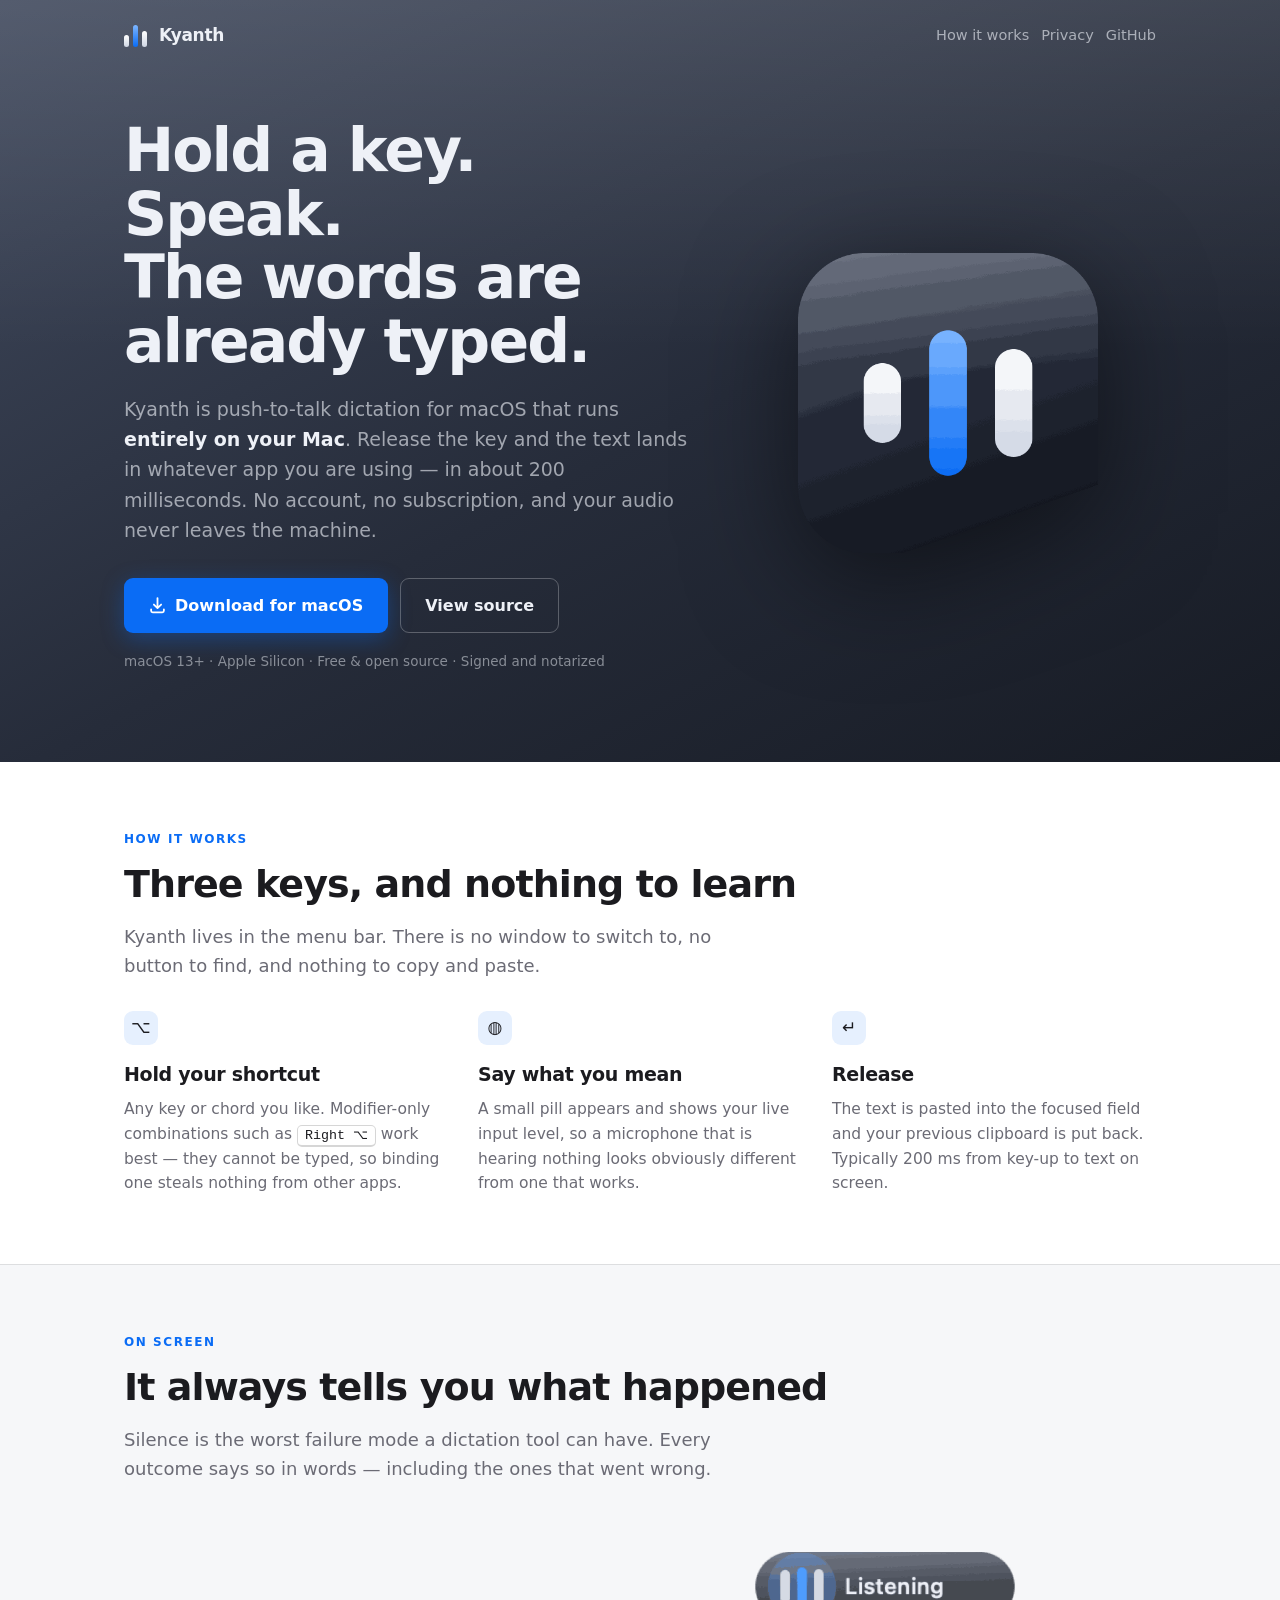
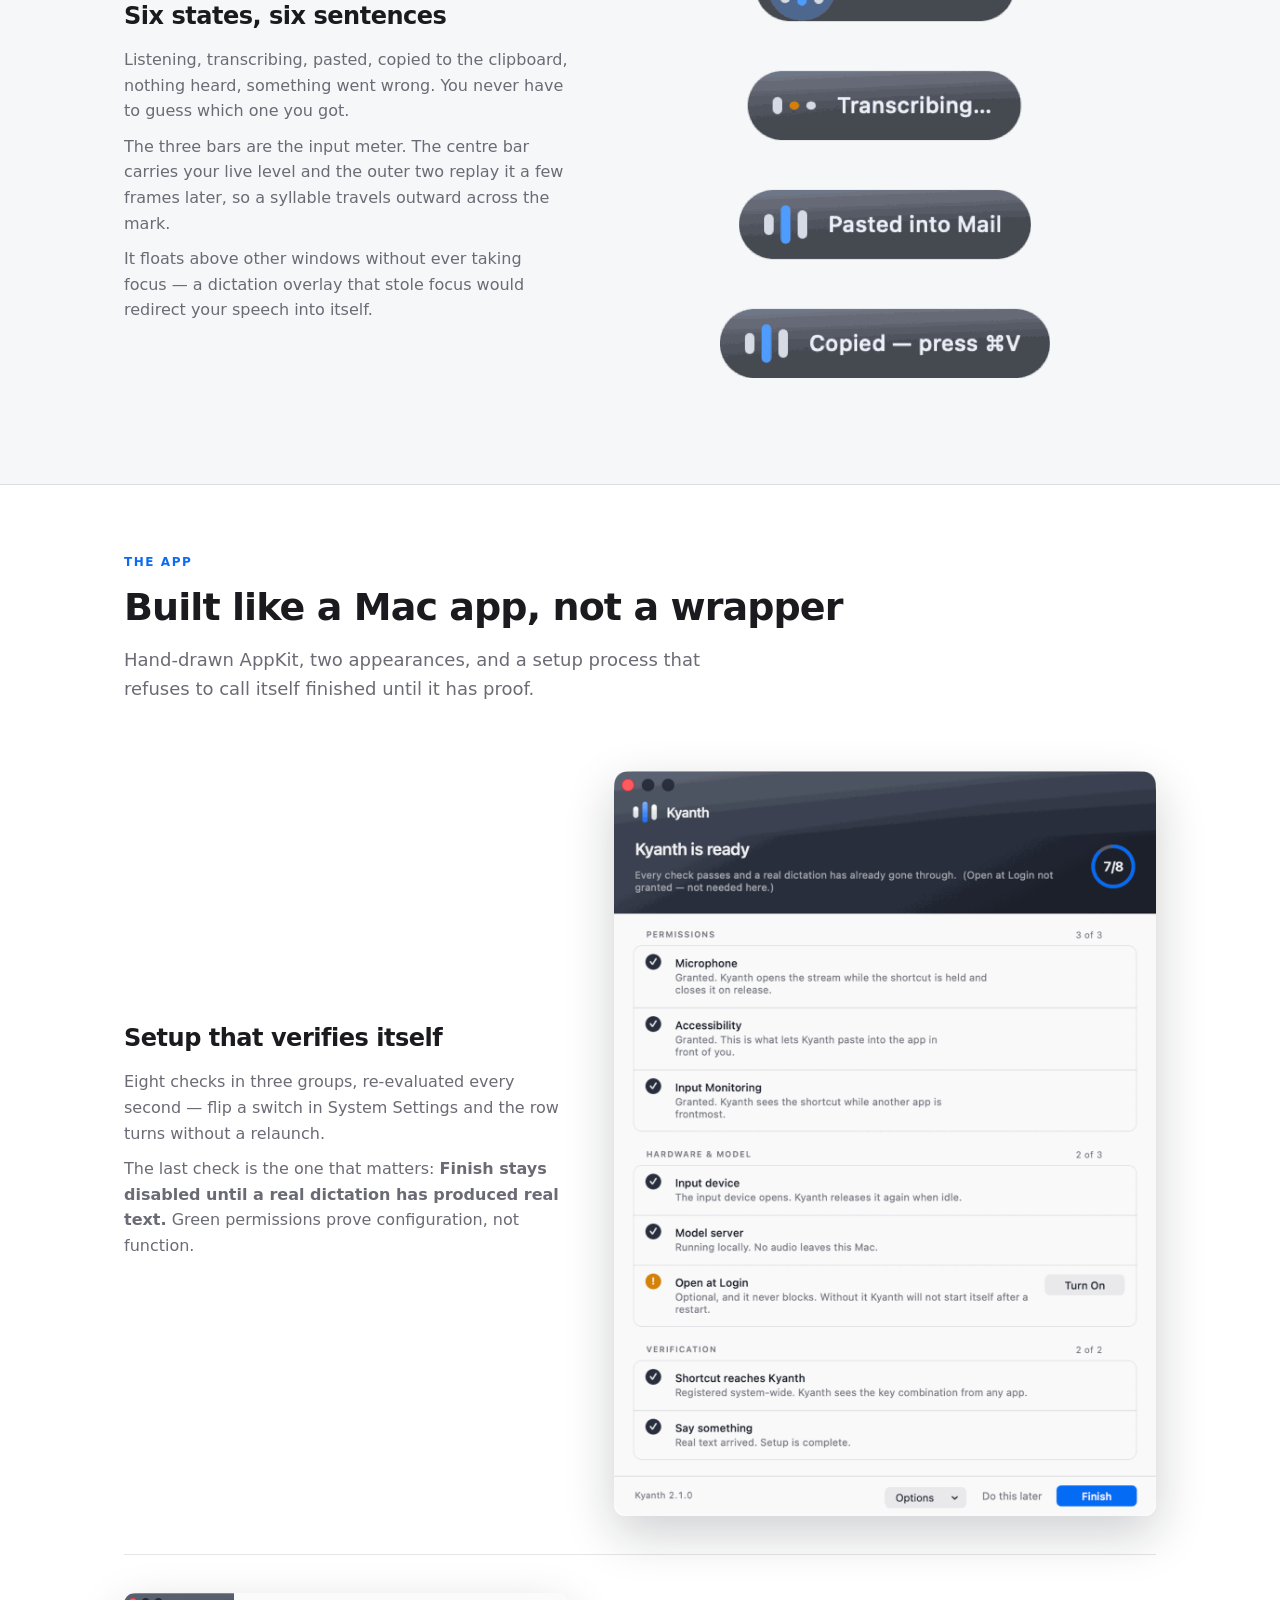
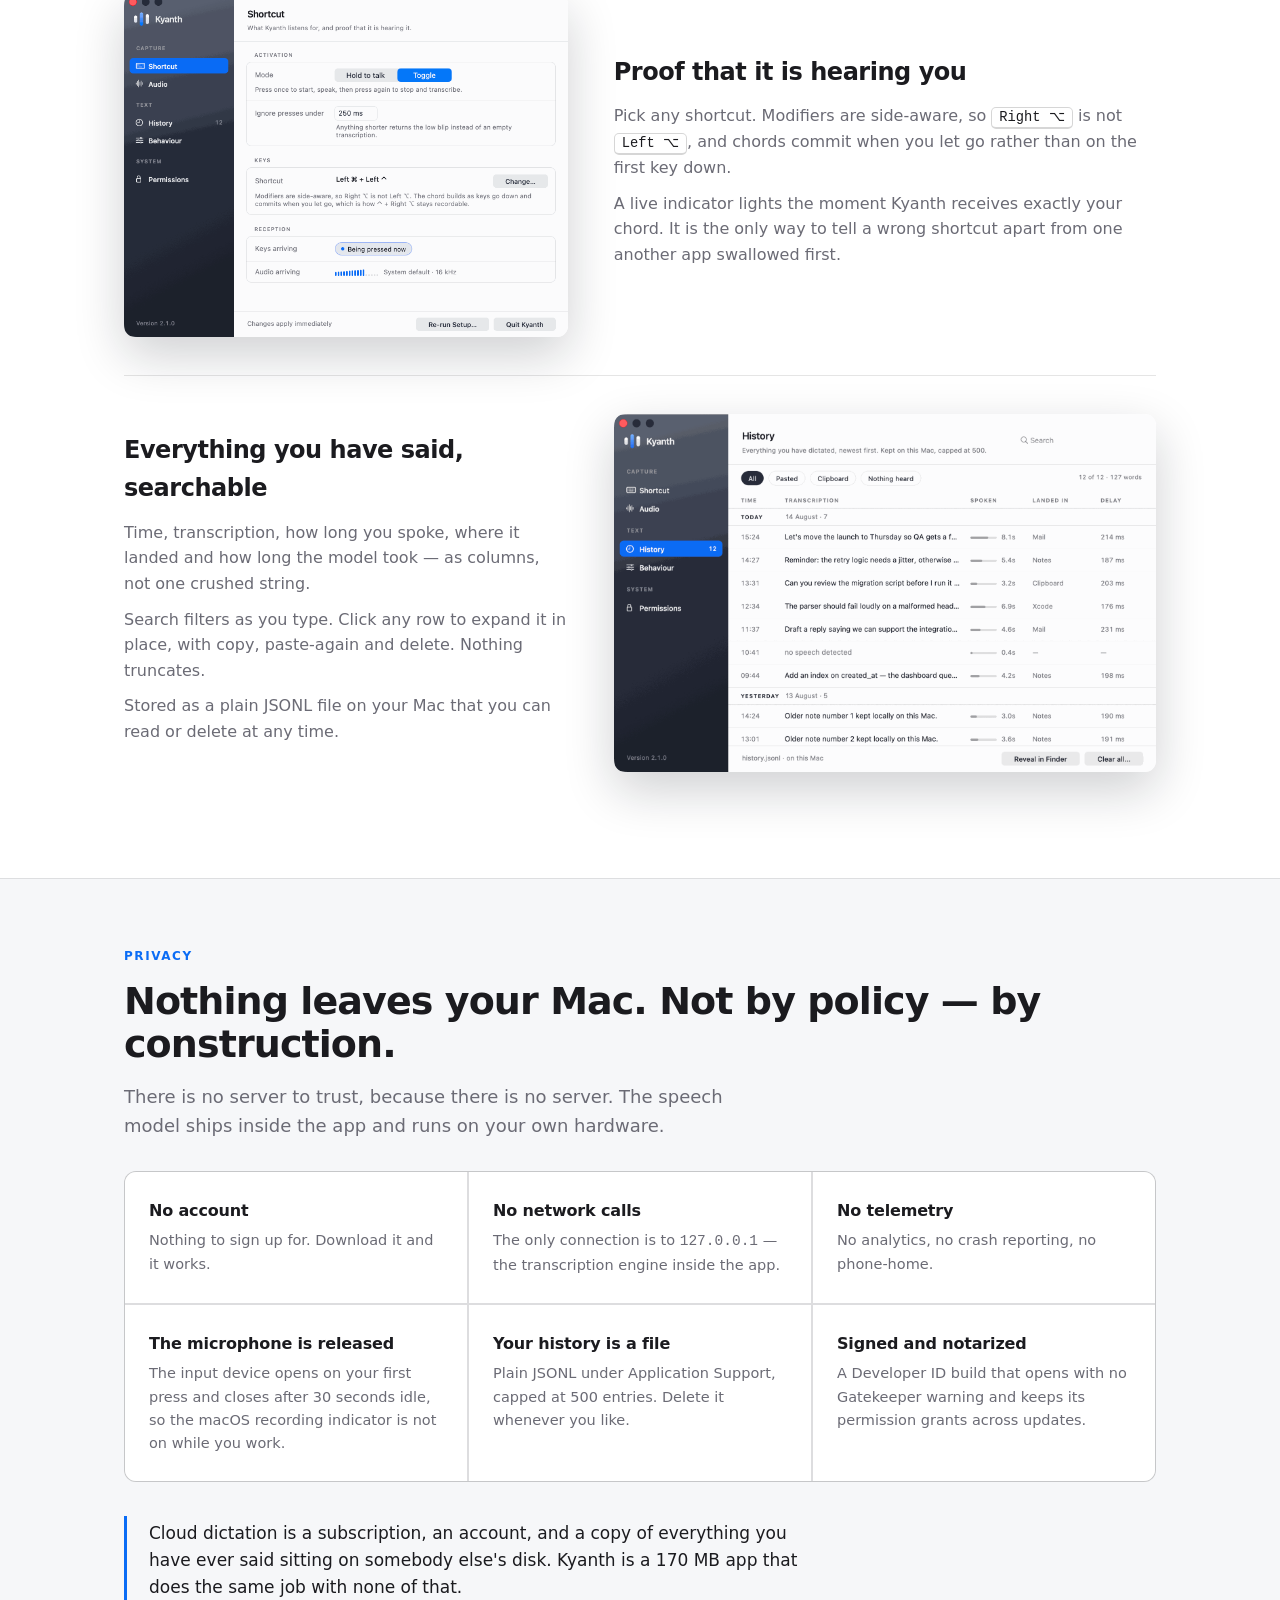
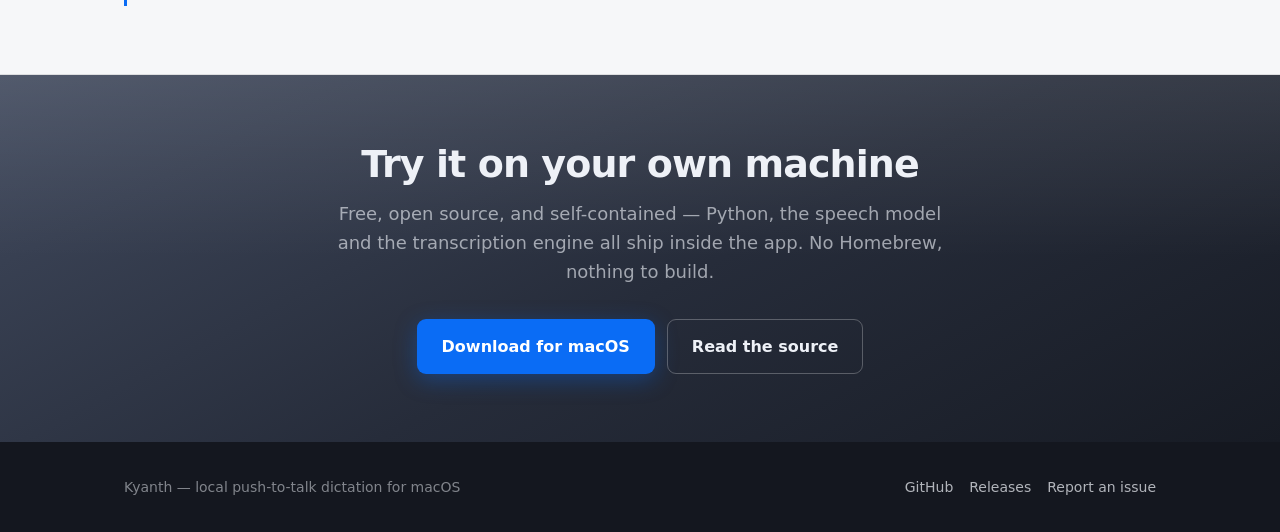
==== website/index.html @ 8c4a5ef2 "Add the kyanth.com landing page A static single page: index.html plus an assets folder, no build ste" ====
<!doctype html>
<html lang="en">
<head>
<meta charset="utf-8">
<meta name="viewport" content="width=device-width, initial-scale=1">
<title>Kyanth — local push-to-talk dictation for macOS</title>
<meta name="description" content="Hold a key, speak, release. Kyanth transcribes on your Mac in about 200ms and pastes into whatever app you are using. No account, no subscription, no audio leaving your machine.">
<link rel="icon" href="assets/icon-128.png" type="image/png">

<meta property="og:type" content="website">
<meta property="og:title" content="Kyanth — local push-to-talk dictation for macOS">
<meta property="og:description" content="Hold a key, speak, release. Transcribed on your Mac in ~200ms. Your audio never leaves the machine.">
<meta property="og:image" content="assets/icon-512.png">
<meta name="twitter:card" content="summary_large_image">

<style>
/* Palette lifted from the app's own design tokens, so the site and the
   product are demonstrably the same object. */
:root{
  --band:linear-gradient(152deg,#414a5e 0%,#262c3a 54%,#171b24 100%);
  --ink:#14171f; --fg:#1b1b1f; --muted:#6b6b75; --line:rgba(0,0,0,.10);
  --surface:#fff; --alt:#f6f7f9;
  --peak:#0a6cf5; --peak-soft:#7db6ff; --silver:#dfe4ee;
  --band-fg:#eef1f7; --band-muted:rgba(238,241,247,.62);
  --font:-apple-system,BlinkMacSystemFont,"SF Pro Text",Inter,system-ui,sans-serif;
  --display:-apple-system,BlinkMacSystemFont,"SF Pro Display",Inter,system-ui,sans-serif;
  --mono:ui-monospace,"SF Mono",SFMono-Regular,Menlo,monospace;
  --wrap:1080px;
}
*{box-sizing:border-box}
html{scroll-behavior:smooth}
body{margin:0;font-family:var(--font);color:var(--fg);background:var(--surface);
     -webkit-font-smoothing:antialiased;line-height:1.6;font-size:17px}
img{max-width:100%;height:auto;display:block}
a{color:var(--peak);text-decoration:none}
a:hover{text-decoration:underline}
.wrap{max-width:var(--wrap);margin:0 auto;padding:0 24px}

/* ---------------------------------------------------------------- hero */
.hero{background:var(--band);color:var(--band-fg);position:relative;overflow:hidden}
.hero::after{content:"";position:absolute;inset:0;pointer-events:none;
  background:linear-gradient(180deg,rgba(255,255,255,.10),rgba(255,255,255,0) 46%)}
.hero>*{position:relative;z-index:1}
.nav{display:flex;align-items:center;gap:12px;padding:22px 0}
.nav .mark{display:flex;align-items:flex-end;gap:4px;height:22px}
.nav .mark i{display:block;width:5px;border-radius:3px;background:linear-gradient(180deg,#fff,#cfd6e4)}
.nav .mark i:nth-child(1){height:12px}
.nav .mark i:nth-child(2){height:22px;background:linear-gradient(180deg,var(--peak-soft),var(--peak))}
.nav .mark i:nth-child(3){height:16px}
.nav .name{font-family:var(--display);font-weight:600;font-size:17px;letter-spacing:-.02em}
.nav .spacer{flex:1}
.nav a{color:var(--band-muted);font-size:14.5px}
.nav a:hover{color:var(--band-fg);text-decoration:none}

.hero-in{padding:48px 0 76px;display:grid;grid-template-columns:1.15fr .85fr;
         gap:52px;align-items:center}
h1{font-family:var(--display);font-size:clamp(38px,5.4vw,60px);line-height:1.06;
   letter-spacing:-.032em;font-weight:600;margin:0 0 20px}
.lede{font-size:19px;color:var(--band-muted);margin:0 0 32px;max-width:33em}
.lede b{color:var(--band-fg);font-weight:550}

.cta{display:flex;flex-wrap:wrap;gap:12px;align-items:center}
.btn{display:inline-flex;align-items:center;gap:9px;padding:14px 24px;border-radius:9px;
     font-weight:550;font-size:16px;border:1px solid transparent;transition:.15s}
.btn:hover{text-decoration:none;transform:translateY(-1px)}
.btn-primary{background:var(--peak);color:#fff;box-shadow:0 6px 22px rgba(10,108,245,.34)}
.btn-primary:hover{background:#2a7ff7}
.btn-ghost{border-color:rgba(255,255,255,.26);color:var(--band-fg)}
.btn-ghost:hover{background:rgba(255,255,255,.09)}
.meta{margin-top:18px;font-size:13.5px;color:rgba(238,241,247,.5)}
.meta span{white-space:nowrap}
.hero-art{display:flex;justify-content:center}
.hero-art img{width:min(300px,74%);filter:drop-shadow(0 26px 54px rgba(0,0,0,.5))}

/* ------------------------------------------------------------- sections */
section{padding:68px 0}
.alt{background:var(--alt);border-top:1px solid var(--line);border-bottom:1px solid var(--line)}
.eyebrow{font-size:12px;font-weight:600;letter-spacing:.13em;text-transform:uppercase;
         color:var(--peak);margin:0 0 14px}
h2{font-family:var(--display);font-size:clamp(28px,3.4vw,38px);line-height:1.15;
   letter-spacing:-.024em;font-weight:600;margin:0 0 16px}
.sub{font-size:18px;color:var(--muted);max-width:34em;margin:0 0 30px}

.pillars{display:grid;grid-template-columns:repeat(3,1fr);gap:30px}
.pillar h3{font-family:var(--display);font-size:19px;font-weight:600;margin:0 0 8px;
           letter-spacing:-.015em}
.pillar p{margin:0;color:var(--muted);font-size:15.5px}
.pillar .ic{width:34px;height:34px;border-radius:9px;display:grid;place-items:center;
            background:rgba(10,108,245,.10);margin-bottom:14px;font-size:17px}

/* shots */
.shot{display:grid;grid-template-columns:.9fr 1.1fr;gap:46px;align-items:center;
      padding:38px 0;border-top:1px solid var(--line)}
.shot:first-of-type{border-top:0}
.shot.flip .copy{order:2}
.shot h3{font-family:var(--display);font-size:24px;font-weight:600;letter-spacing:-.02em;margin:0 0 12px}
.shot p{color:var(--muted);margin:0 0 10px;font-size:16px}
.shot img{border-radius:11px;box-shadow:0 18px 50px rgba(16,20,32,.20)}
.shot .plain{box-shadow:none;border-radius:0;margin:0 auto;width:min(330px,88%)}

.grid{display:grid;grid-template-columns:repeat(3,1fr);gap:2px;background:var(--line);
      border:1px solid var(--line);border-radius:12px;overflow:hidden}
.cell{background:var(--surface);padding:26px 24px}
.cell h4{font-size:16px;font-weight:600;margin:0 0 6px;letter-spacing:-.01em}
.cell p{margin:0;color:var(--muted);font-size:14.5px}

.quote{border-left:3px solid var(--peak);padding:4px 0 4px 22px;margin:34px 0 0;
       font-size:17px;color:var(--fg);max-width:40em}
kbd{font-family:var(--mono);font-size:.86em;background:#fff;border:1px solid rgba(0,0,0,.16);
    border-bottom-width:2px;border-radius:5px;padding:2px 7px;color:var(--fg)}

/* final cta */
.close{background:var(--band);color:var(--band-fg);text-align:center;position:relative;overflow:hidden}
.close::after{content:"";position:absolute;inset:0;pointer-events:none;
  background:linear-gradient(180deg,rgba(255,255,255,.09),rgba(255,255,255,0) 50%)}
.close>*{position:relative;z-index:1}
.close h2{margin-bottom:14px}
.close .sub{color:var(--band-muted);margin:0 auto 32px}
.close .cta{justify-content:center}

footer{background:var(--ink);color:rgba(238,241,247,.5);font-size:14px;padding:34px 0}
footer .wrap{display:flex;flex-wrap:wrap;gap:16px;align-items:center}
footer a{color:rgba(238,241,247,.72)}
footer .spacer{flex:1}

@media (max-width:860px){
  .hero-in{grid-template-columns:1fr;gap:36px;padding:36px 0 64px}
  .hero-art{order:-1}
  .hero-art img{width:170px}
  .pillars,.grid{grid-template-columns:1fr}
  .shot{grid-template-columns:1fr;gap:26px;padding:40px 0}
  .shot.flip .copy{order:0}
  section{padding:52px 0}
}
</style>
</head>
<body>

<header class="hero">
  <div class="wrap">
    <nav class="nav">
      <span class="mark" aria-hidden="true"><i></i><i></i><i></i></span>
      <span class="name">Kyanth</span>
      <span class="spacer"></span>
      <a href="#how">How it works</a>
      <a href="#privacy">Privacy</a>
      <a href="https://github.com/austinbrown34/kyanth">GitHub</a>
    </nav>

    <div class="hero-in">
      <div>
        <h1>Hold a key. Speak.<br>The words are already typed.</h1>
        <p class="lede">Kyanth is push-to-talk dictation for macOS that runs
          <b>entirely on your Mac</b>. Release the key and the text lands in
          whatever app you are using — in about 200 milliseconds. No account,
          no subscription, and your audio never leaves the machine.</p>

        <div class="cta">
          <a class="btn btn-primary" id="dl"
             href="https://github.com/austinbrown34/kyanth/releases/latest">
            <svg width="17" height="17" viewBox="0 0 16 16" fill="currentColor" aria-hidden="true">
              <path d="M8 1v8.6M8 10.5 4.6 7.1M8 10.5l3.4-3.4" stroke="currentColor"
                    stroke-width="1.7" fill="none" stroke-linecap="round" stroke-linejoin="round"/>
              <path d="M2 11.6V13a1.4 1.4 0 0 0 1.4 1.4h9.2A1.4 1.4 0 0 0 14 13v-1.4"
                    stroke="currentColor" stroke-width="1.7" fill="none" stroke-linecap="round"/>
            </svg>
            <span id="dlLabel">Download for macOS</span>
          </a>
          <a class="btn btn-ghost" href="https://github.com/austinbrown34/kyanth">View source</a>
        </div>

        <p class="meta">
          <span>macOS 13+</span> · <span>Apple Silicon</span> ·
          <span>Free &amp; open source</span> · <span id="ver">Signed and notarized</span>
        </p>
      </div>

      <div class="hero-art">
        <img src="assets/icon-512.png" alt="The Kyanth app icon: three vertical bars, the middle one taller and electric blue, on a dark navy tile.">
      </div>
    </div>
  </div>
</header>

<section id="how">
  <div class="wrap">
    <p class="eyebrow">How it works</p>
    <h2>Three keys, and nothing to learn</h2>
    <p class="sub">Kyanth lives in the menu bar. There is no window to switch to,
      no button to find, and nothing to copy and paste.</p>

    <div class="pillars">
      <div class="pillar">
        <div class="ic">⌥</div>
        <h3>Hold your shortcut</h3>
        <p>Any key or chord you like. Modifier-only combinations such as
          <kbd>Right ⌥</kbd> work best — they cannot be typed, so binding one
          steals nothing from other apps.</p>
      </div>
      <div class="pillar">
        <div class="ic">◍</div>
        <h3>Say what you mean</h3>
        <p>A small pill appears and shows your live input level, so a microphone
          that is hearing nothing looks obviously different from one that works.</p>
      </div>
      <div class="pillar">
        <div class="ic">↵</div>
        <h3>Release</h3>
        <p>The text is pasted into the focused field and your previous clipboard
          is put back. Typically 200 ms from key-up to text on screen.</p>
      </div>
    </div>
  </div>
</section>

<section class="alt">
  <div class="wrap">
    <p class="eyebrow">On screen</p>
    <h2>It always tells you what happened</h2>
    <p class="sub">Silence is the worst failure mode a dictation tool can have.
      Every outcome says so in words — including the ones that went wrong.</p>

    <div class="shot">
      <div class="copy">
        <h3>Six states, six sentences</h3>
        <p>Listening, transcribing, pasted, copied to the clipboard, nothing
          heard, something went wrong. You never have to guess which one you got.</p>
        <p>The three bars are the input meter. The centre bar carries your live
          level and the outer two replay it a few frames later, so a syllable
          travels outward across the mark.</p>
        <p>It floats above other windows without ever taking focus — a dictation
          overlay that stole focus would redirect your speech into itself.</p>
      </div>
      <img class="plain" src="assets/overlay-states.png"
           alt="Four states of the Kyanth overlay pill: Listening, Transcribing, Pasted into Mail, and Copied — press Command V.">
    </div>
  </div>
</section>

<section>
  <div class="wrap">
    <p class="eyebrow">The app</p>
    <h2>Built like a Mac app, not a wrapper</h2>
    <p class="sub">Hand-drawn AppKit, two appearances, and a setup process that
      refuses to call itself finished until it has proof.</p>

    <div class="shot">
      <div class="copy">
        <h3>Setup that verifies itself</h3>
        <p>Eight checks in three groups, re-evaluated every second — flip a switch
          in System Settings and the row turns without a relaunch.</p>
        <p>The last check is the one that matters: <b>Finish stays disabled until a
          real dictation has produced real text.</b> Green permissions prove
          configuration, not function.</p>
      </div>
      <img src="assets/ui-setup.png"
           alt="The Kyanth setup window showing eight checks grouped under Permissions, Hardware and model, and Verification, with a progress ring.">
    </div>

    <div class="shot flip">
      <div class="copy">
        <h3>Proof that it is hearing you</h3>
        <p>Pick any shortcut. Modifiers are side-aware, so <kbd>Right ⌥</kbd> is not
          <kbd>Left ⌥</kbd>, and chords commit when you let go rather than on the
          first key down.</p>
        <p>A live indicator lights the moment Kyanth receives exactly your chord.
          It is the only way to tell a wrong shortcut apart from one another app
          swallowed first.</p>
      </div>
      <img src="assets/ui-shortcut.png"
           alt="Kyanth Settings, Shortcut pane: activation mode, the bound key chord, and live indicators for keys and audio arriving.">
    </div>

    <div class="shot">
      <div class="copy">
        <h3>Everything you have said, searchable</h3>
        <p>Time, transcription, how long you spoke, where it landed and how long
          the model took — as columns, not one crushed string.</p>
        <p>Search filters as you type. Click any row to expand it in place, with
          copy, paste-again and delete. Nothing truncates.</p>
        <p>Stored as a plain JSONL file on your Mac that you can read or delete
          at any time.</p>
      </div>
      <img src="assets/ui-history.png"
           alt="Kyanth Settings, History pane: a sortable table of past dictations with time, text, duration, destination app and latency.">
    </div>
  </div>
</section>

<section class="alt" id="privacy">
  <div class="wrap">
    <p class="eyebrow">Privacy</p>
    <h2>Nothing leaves your Mac. Not by policy — by construction.</h2>
    <p class="sub">There is no server to trust, because there is no server.
      The speech model ships inside the app and runs on your own hardware.</p>

    <div class="grid">
      <div class="cell"><h4>No account</h4><p>Nothing to sign up for. Download it and it works.</p></div>
      <div class="cell"><h4>No network calls</h4><p>The only connection is to <code>127.0.0.1</code> — the transcription engine inside the app.</p></div>
      <div class="cell"><h4>No telemetry</h4><p>No analytics, no crash reporting, no phone-home.</p></div>
      <div class="cell"><h4>The microphone is released</h4><p>The input device opens on your first press and closes after 30 seconds idle, so the macOS recording indicator is not on while you work.</p></div>
      <div class="cell"><h4>Your history is a file</h4><p>Plain JSONL under Application Support, capped at 500 entries. Delete it whenever you like.</p></div>
      <div class="cell"><h4>Signed and notarized</h4><p>A Developer ID build that opens with no Gatekeeper warning and keeps its permission grants across updates.</p></div>
    </div>

    <p class="quote">Cloud dictation is a subscription, an account, and a copy of
      everything you have ever said sitting on somebody else's disk. Kyanth is a
      170&nbsp;MB app that does the same job with none of that.</p>
  </div>
</section>

<section class="close">
  <div class="wrap">
    <h2>Try it on your own machine</h2>
    <p class="sub">Free, open source, and self-contained — Python, the speech model
      and the transcription engine all ship inside the app. No Homebrew, nothing to build.</p>
    <div class="cta">
      <a class="btn btn-primary" id="dl2"
         href="https://github.com/austinbrown34/kyanth/releases/latest">Download for macOS</a>
      <a class="btn btn-ghost" href="https://github.com/austinbrown34/kyanth">Read the source</a>
    </div>
  </div>
</section>

<footer>
  <div class="wrap">
    <span>Kyanth — local push-to-talk dictation for macOS</span>
    <span class="spacer"></span>
    <a href="https://github.com/austinbrown34/kyanth">GitHub</a>
    <a href="https://github.com/austinbrown34/kyanth/releases">Releases</a>
    <a href="https://github.com/austinbrown34/kyanth/issues">Report an issue</a>
  </div>
</footer>

<script>
/* Point the download buttons straight at the current DMG and show its version.
   The buttons already link to the releases page, so if this fails — offline,
   rate-limited, no JS — the page still works. */
(function () {
  fetch('https://api.github.com/repos/austinbrown34/kyanth/releases/latest',
        {headers: {Accept: 'application/vnd.github+json'}})
    .then(function (r) { return r.ok ? r.json() : Promise.reject(r.status); })
    .then(function (rel) {
      var dmg = (rel.assets || []).filter(function (a) {
        return /\.dmg$/i.test(a.name);
      })[0];
      if (!dmg) return;
      ['dl', 'dl2'].forEach(function (id) {
        var el = document.getElementById(id);
        if (el) el.href = dmg.browser_download_url;
      });
      var label = document.getElementById('dlLabel');
      if (label && rel.tag_name) label.textContent = 'Download ' + rel.tag_name + ' for macOS';
      var ver = document.getElementById('ver');
      if (ver) {
        var mb = Math.round((dmg.size || 0) / 1048576);
        ver.textContent = 'Signed and notarized' + (mb ? ' · ' + mb + ' MB' : '');
      }
    })
    .catch(function () { /* links already resolve to the releases page */ });
})();
</script>
</body>
</html>
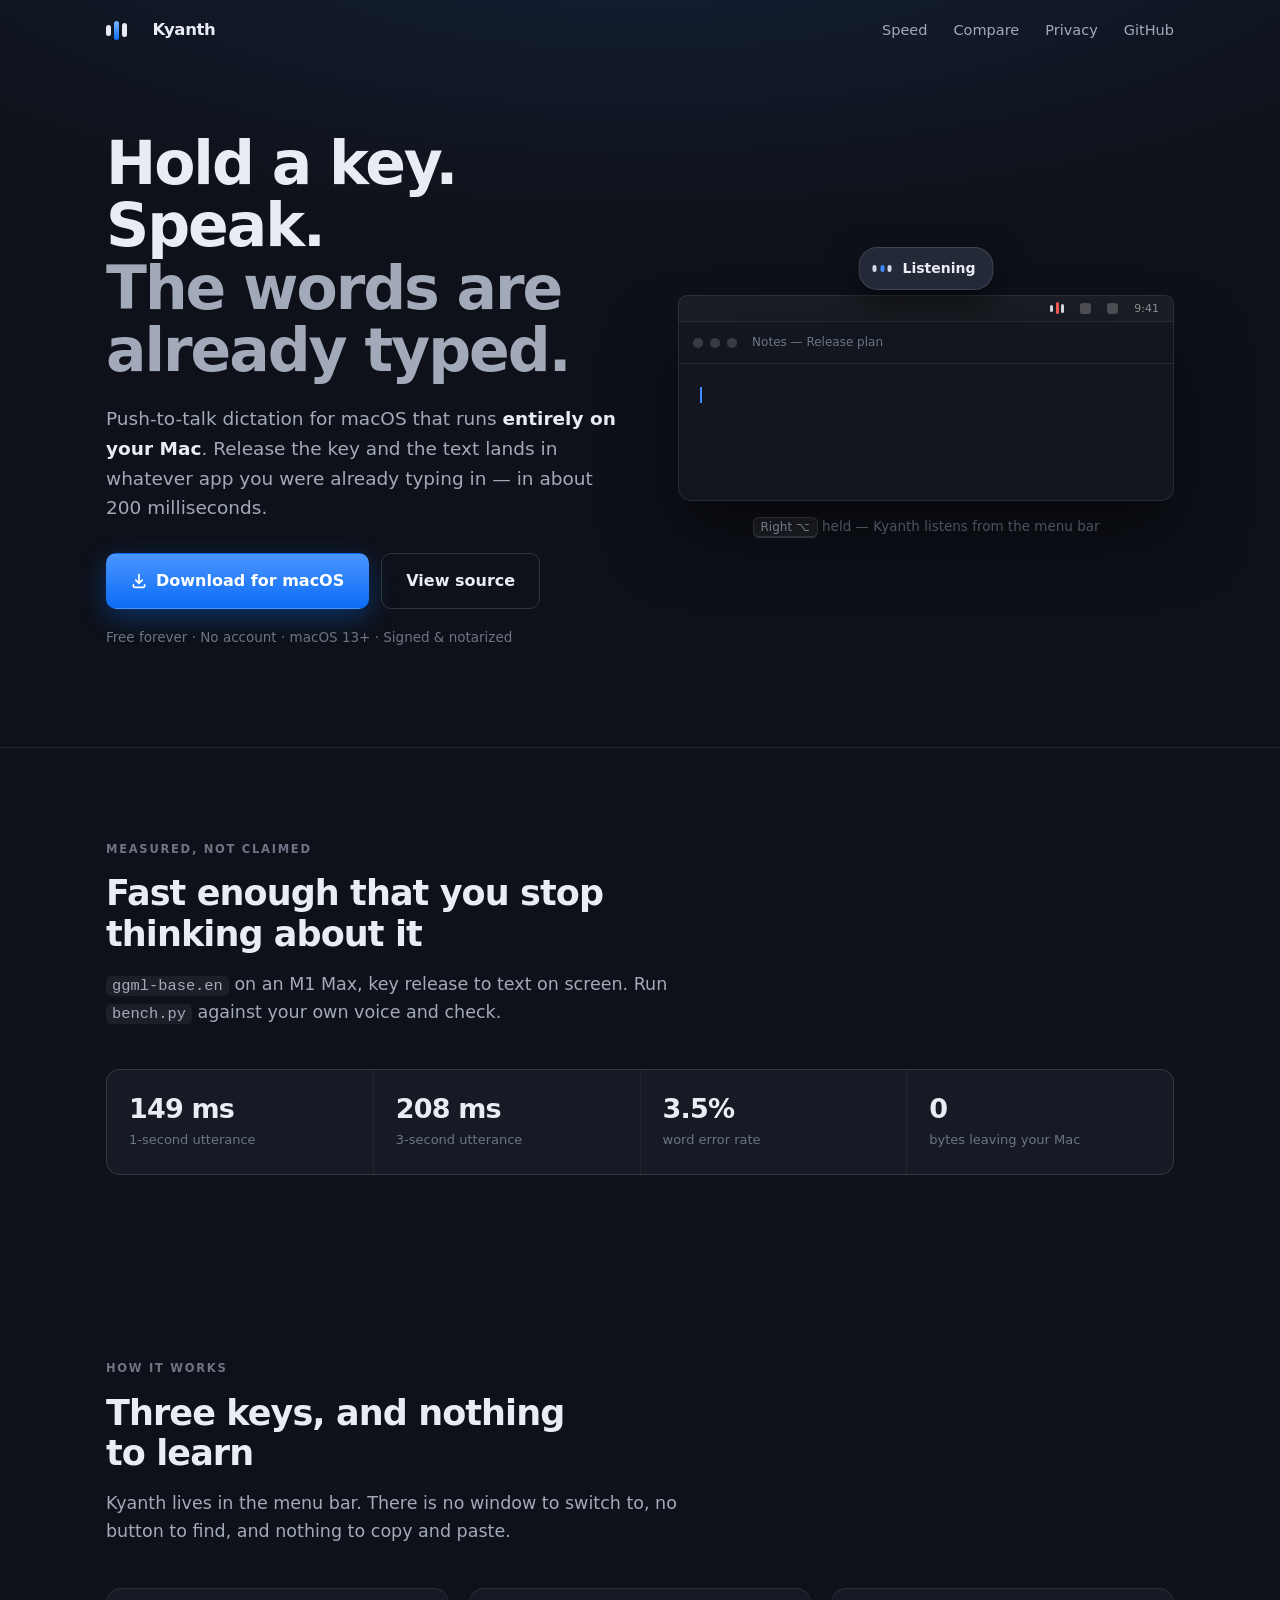
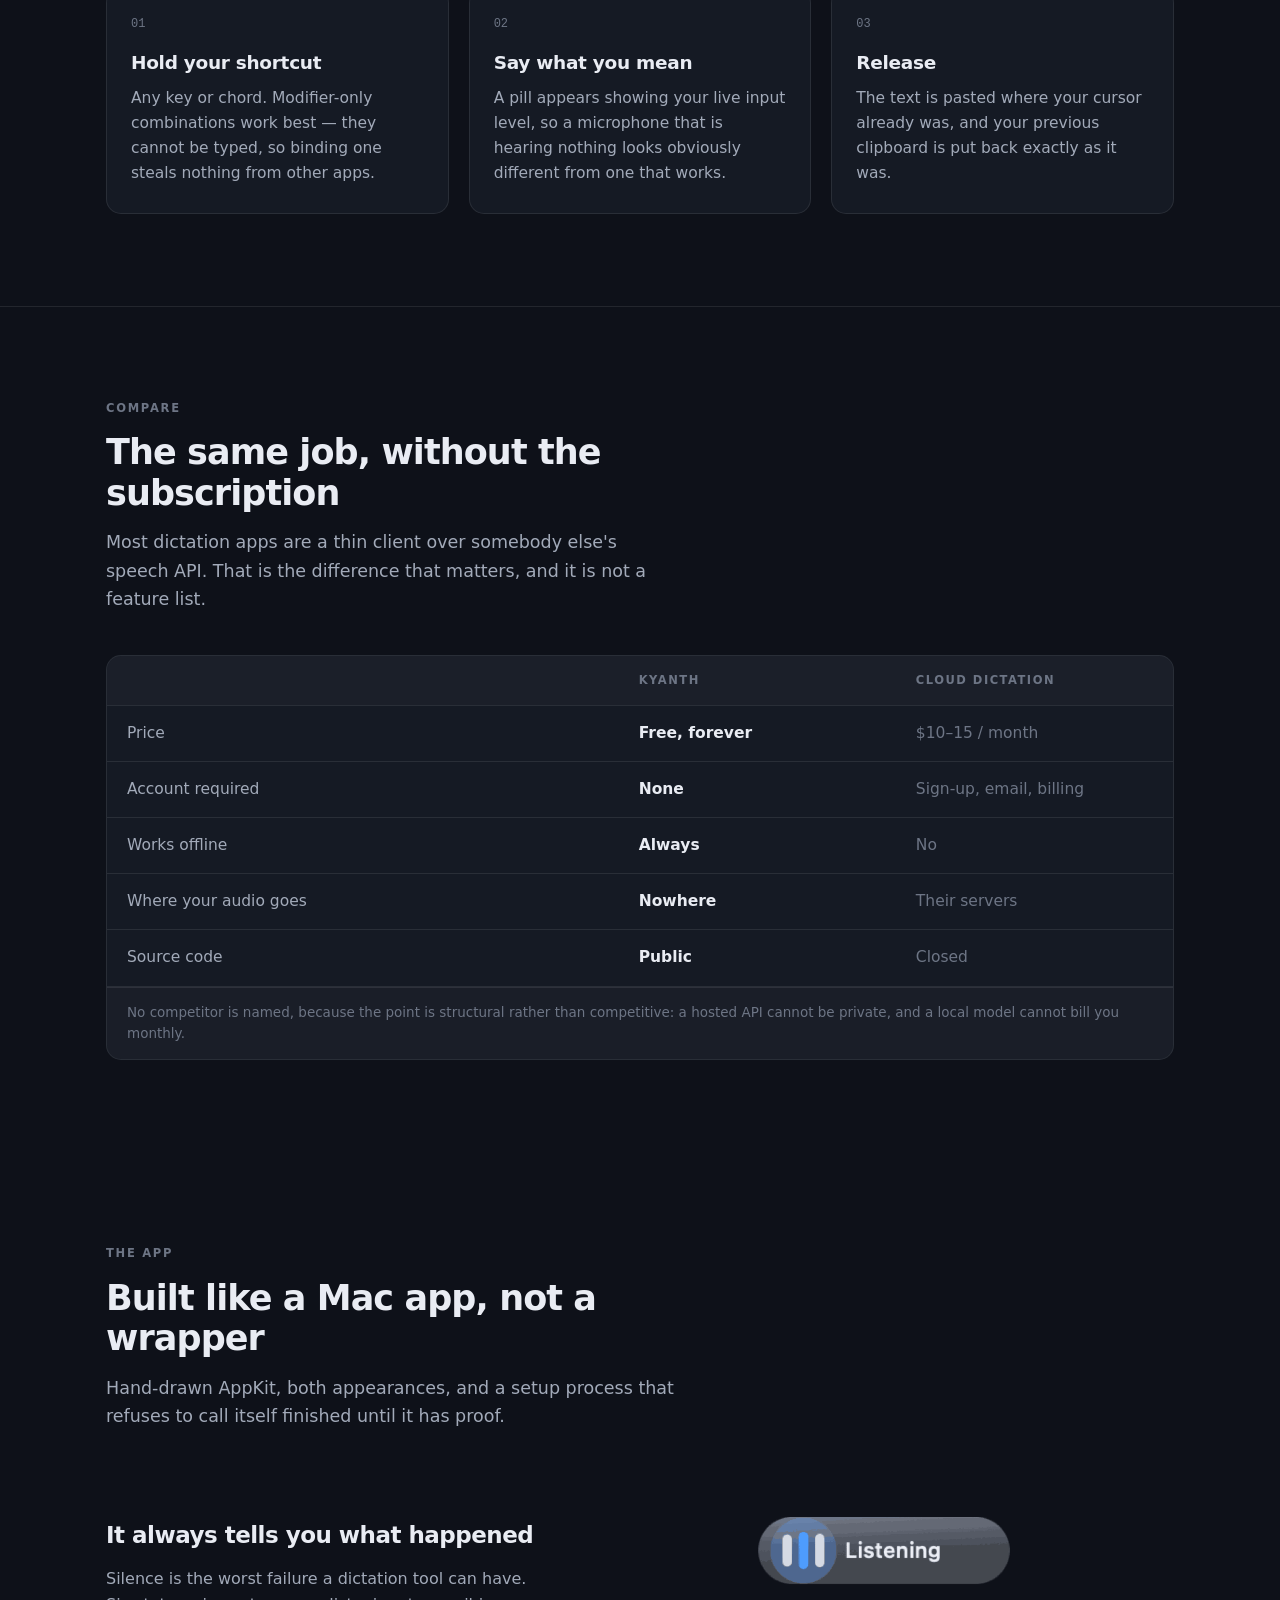
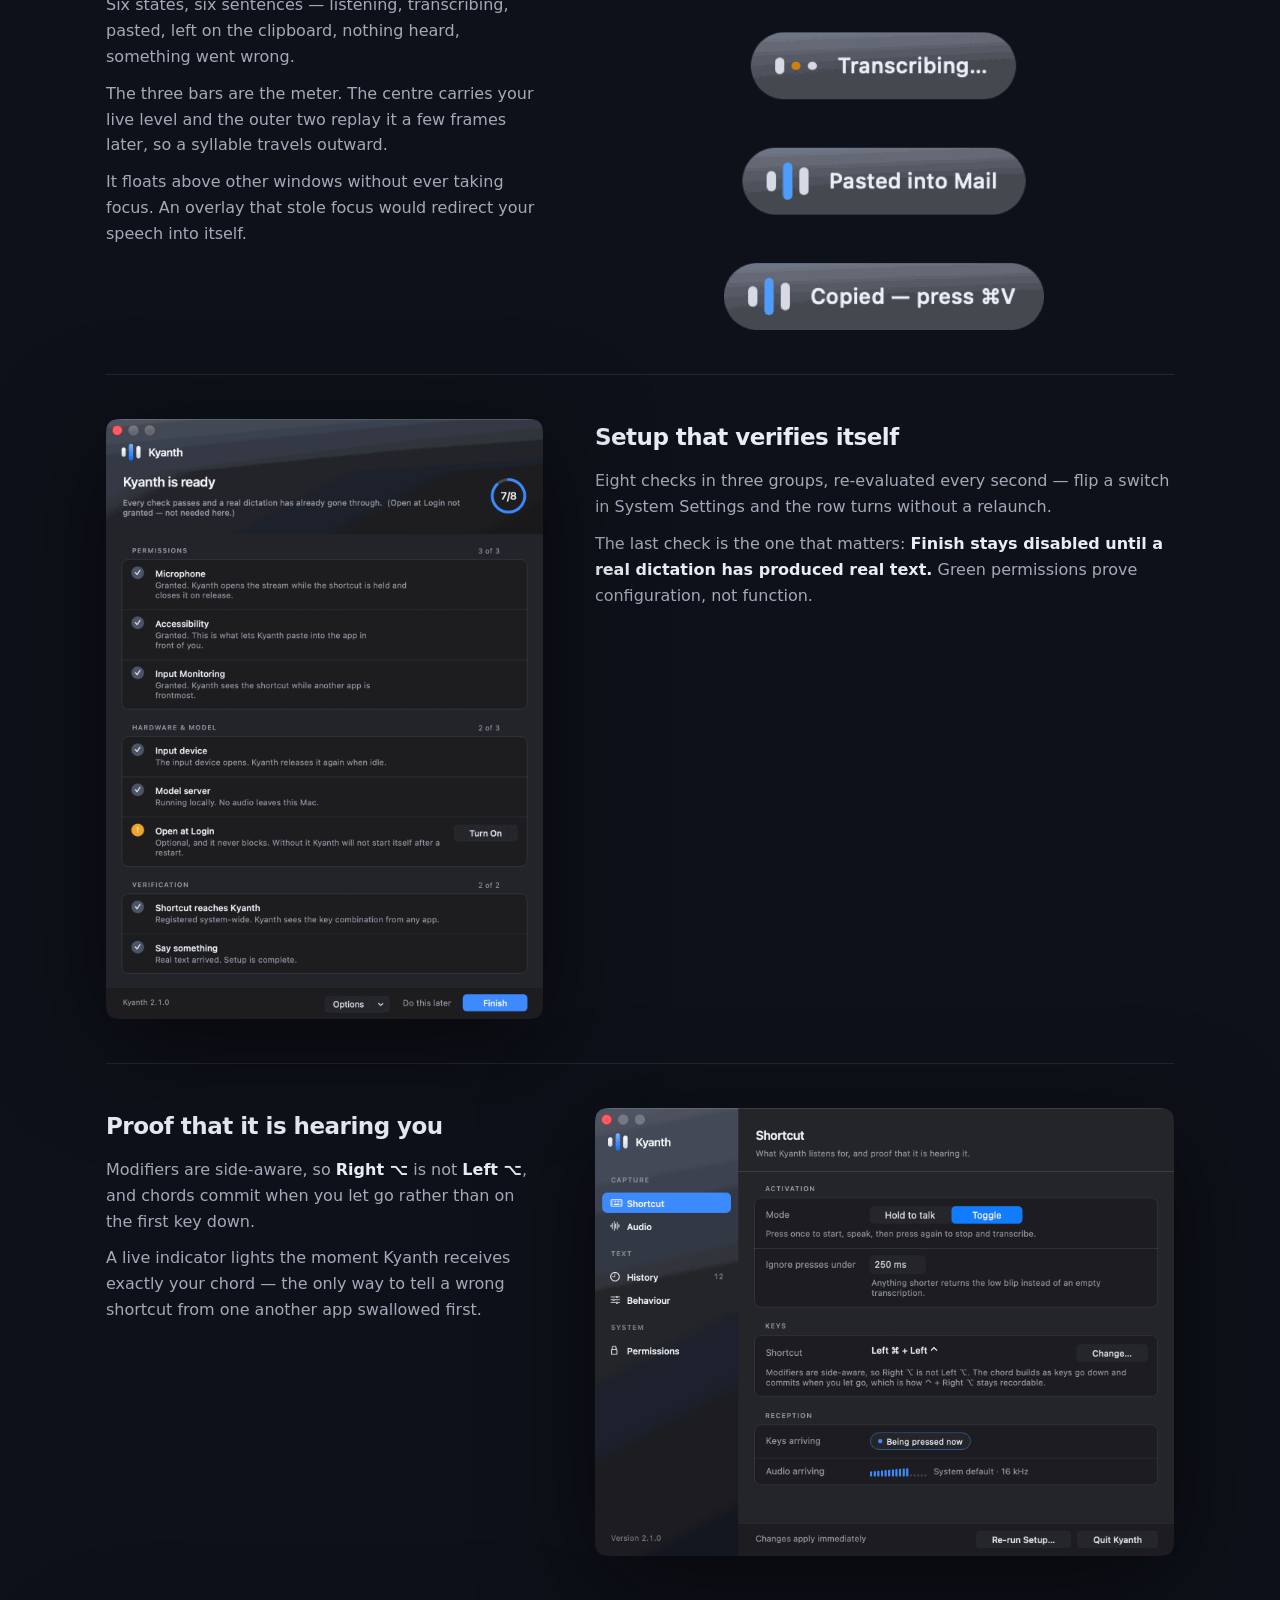
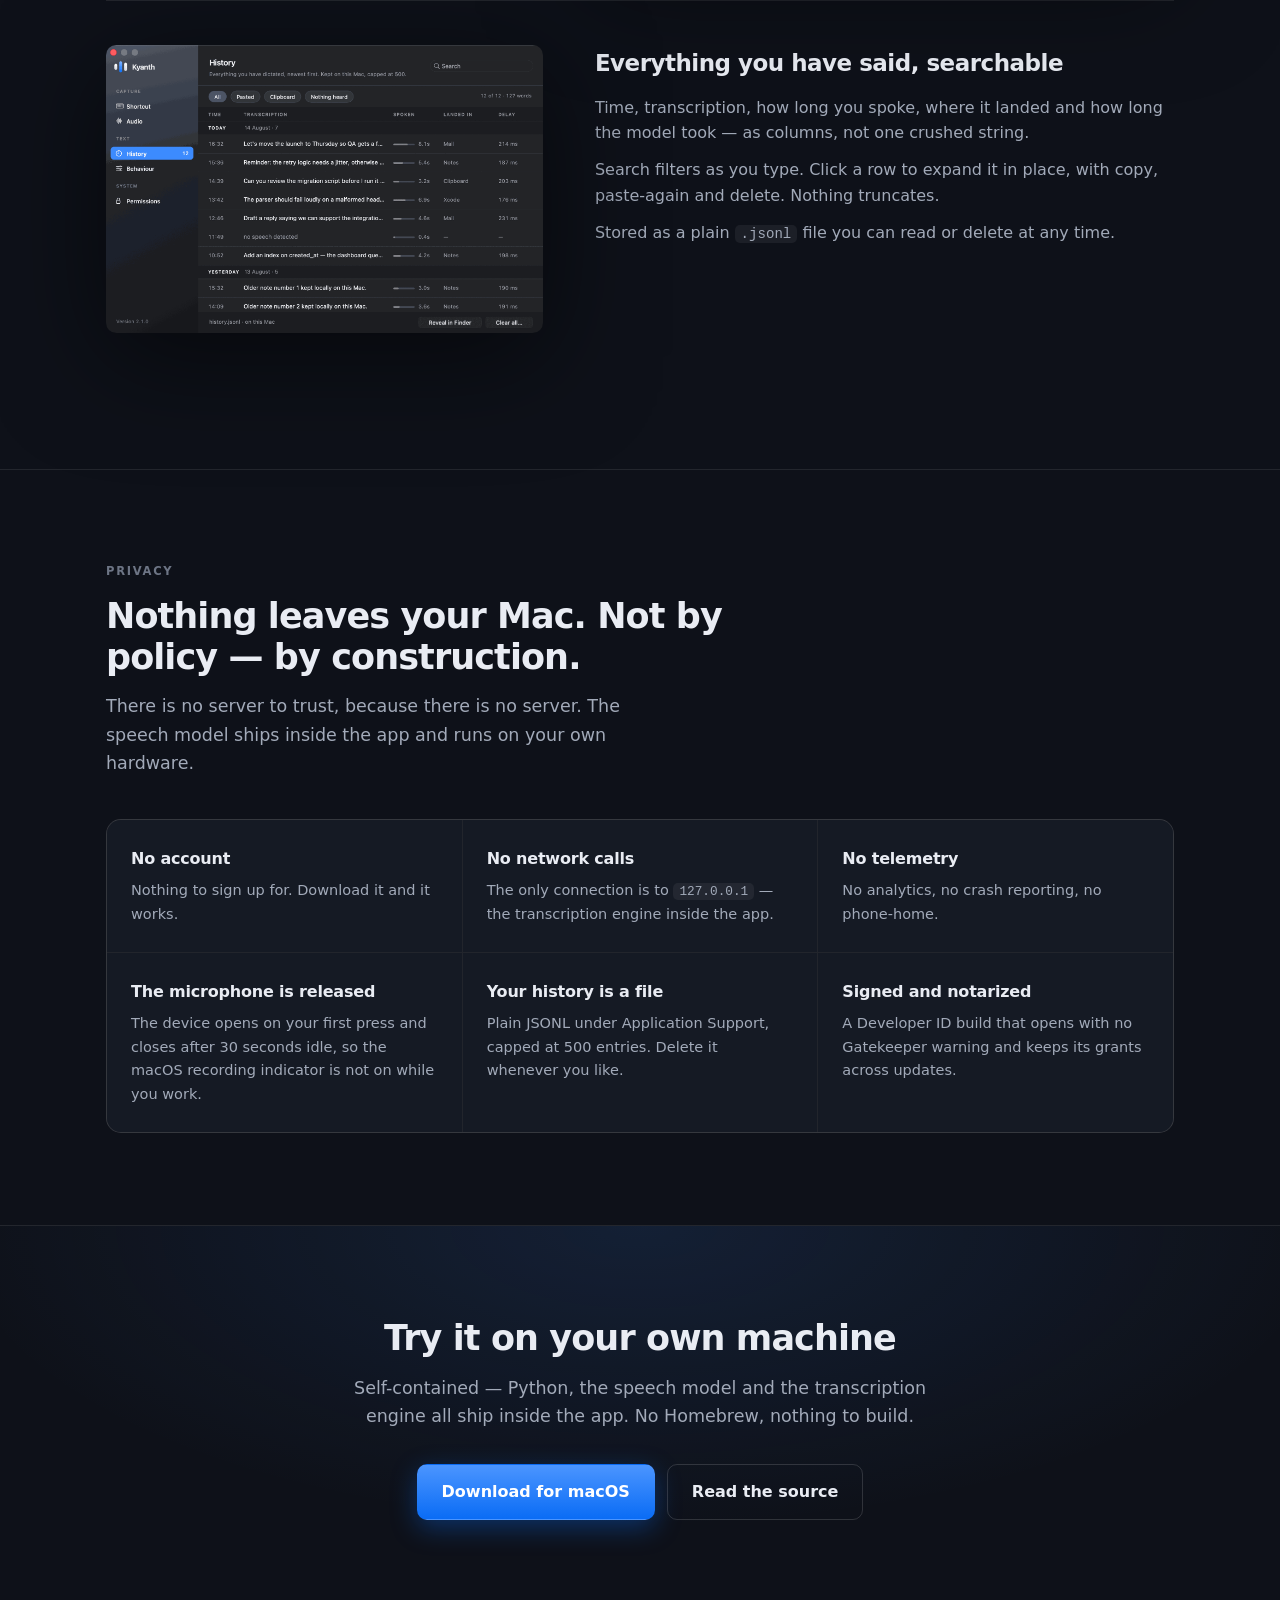
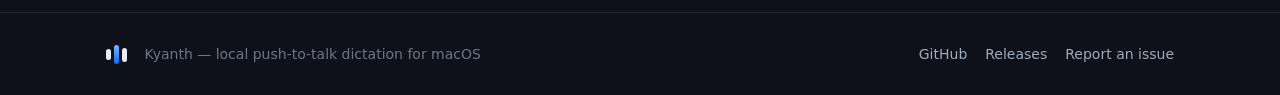
==== commit ccdd5297: "Redesign the landing page around the product, not the icon The old page was a brochure: an app icon " ====
--- a/website/index.html
+++ b/website/index.html
@@ -6,6 +6,7 @@
 <title>Kyanth — local push-to-talk dictation for macOS</title>
 <meta name="description" content="Hold a key, speak, release. Kyanth transcribes on your Mac in about 200ms and pastes into whatever app you are using. No account, no subscription, no audio leaving your machine.">
 <link rel="icon" href="assets/icon-128.png" type="image/png">
+<meta name="theme-color" content="#0e1119">
 
 <meta property="og:type" content="website">
 <meta property="og:title" content="Kyanth — local push-to-talk dictation for macOS">
@@ -14,316 +15,465 @@
 <meta name="twitter:card" content="summary_large_image">
 
 <style>
-/* Palette lifted from the app's own design tokens, so the site and the
-   product are demonstrably the same object. */
+/* ===========================================================================
+   Kyanth — one dark surface, because the product is a midnight tile with an
+   electric core and a white page fights it.
+
+   The accent is rationed the way the app rations it (DESIGN.md §4.1): at most
+   two visible uses of the peak colour per screen. Everything that used to be
+   blue for decoration — eyebrows, inline code, quote rules, hover borders — is
+   neutral here, so blue only ever means "this is the action".
+   =========================================================================== */
 :root{
-  --band:linear-gradient(152deg,#414a5e 0%,#262c3a 54%,#171b24 100%);
-  --ink:#14171f; --fg:#1b1b1f; --muted:#6b6b75; --line:rgba(0,0,0,.10);
-  --surface:#fff; --alt:#f6f7f9;
-  --peak:#0a6cf5; --peak-soft:#7db6ff; --silver:#dfe4ee;
-  --band-fg:#eef1f7; --band-muted:rgba(238,241,247,.62);
+  --bg:#0e1119;
+  --raise:#151a24;
+  --line:rgba(255,255,255,.085);
+  --line-2:rgba(255,255,255,.14);
+  --fg:#e9ecf3;
+  --dim:#a2aab9;
+  --faint:#6d7585;
+  --peak:#3d8bff;
+  --peak-deep:#0a6cf5;
   --font:-apple-system,BlinkMacSystemFont,"SF Pro Text",Inter,system-ui,sans-serif;
   --display:-apple-system,BlinkMacSystemFont,"SF Pro Display",Inter,system-ui,sans-serif;
   --mono:ui-monospace,"SF Mono",SFMono-Regular,Menlo,monospace;
-  --wrap:1080px;
+  --wrap:1120px;
 }
 *{box-sizing:border-box}
-html{scroll-behavior:smooth}
-body{margin:0;font-family:var(--font);color:var(--fg);background:var(--surface);
-     -webkit-font-smoothing:antialiased;line-height:1.6;font-size:17px}
+html{scroll-behavior:smooth;background:var(--bg)}
+body{margin:0;background:var(--bg);color:var(--fg);font-family:var(--font);
+     font-size:17px;line-height:1.62;-webkit-font-smoothing:antialiased}
 img{max-width:100%;height:auto;display:block}
-a{color:var(--peak);text-decoration:none}
-a:hover{text-decoration:underline}
-.wrap{max-width:var(--wrap);margin:0 auto;padding:0 24px}
-
-/* ---------------------------------------------------------------- hero */
-.hero{background:var(--band);color:var(--band-fg);position:relative;overflow:hidden}
-.hero::after{content:"";position:absolute;inset:0;pointer-events:none;
-  background:linear-gradient(180deg,rgba(255,255,255,.10),rgba(255,255,255,0) 46%)}
+a{color:inherit;text-decoration:none}
+.wrap{max-width:var(--wrap);margin:0 auto;padding:0 26px}
+::selection{background:rgba(61,139,255,.28)}
+:focus-visible{outline:2px solid var(--peak);outline-offset:3px;border-radius:8px}
+@media (prefers-reduced-motion:reduce){
+  html{scroll-behavior:auto}
+  *,*::before,*::after{animation-duration:.001ms!important;animation-iteration-count:1!important;
+                        transition-duration:.001ms!important}
+}
+
+/* ------------------------------------------------------------------- nav
+   Transparent at rest. It only earns a background once you have scrolled
+   past the hero — a bar that is visible at scroll 0 is a bar drawn on top
+   of the design rather than part of it. */
+.site-nav{position:fixed;top:0;left:0;right:0;z-index:60;
+  transition:background .25s,border-color .25s;
+  border-bottom:1px solid transparent}
+.site-nav.stuck{background:rgba(14,17,25,.78);border-bottom-color:var(--line);
+  backdrop-filter:saturate(150%) blur(16px);-webkit-backdrop-filter:saturate(150%) blur(16px)}
+.nav{display:flex;align-items:center;gap:26px;padding:17px 0}
+.mark{display:flex;align-items:center;gap:3.5px;height:19px;flex:none}
+.mark i{display:block;width:4.5px;border-radius:3px;background:#e8ebf2}
+.mark i:nth-child(1){height:10.4px}
+.mark i:nth-child(2){height:19px;background:linear-gradient(180deg,#7db6ff,var(--peak-deep))}
+.mark i:nth-child(3){height:14.1px}
+.nav .name{font-family:var(--display);font-weight:600;font-size:16.5px;letter-spacing:-.02em}
+.nav .spacer{flex:1}
+.nav a.lnk{color:var(--dim);font-size:14.5px;transition:color .15s}
+.nav a.lnk:hover{color:var(--fg)}
+@media (max-width:620px){.nav a.lnk{display:none}}
+
+/* ------------------------------------------------------------------ hero */
+.hero{position:relative;overflow:hidden;padding:132px 0 84px}
+.hero::before{content:"";position:absolute;inset:0;pointer-events:none;
+  background:radial-gradient(120% 70% at 50% -12%,rgba(61,139,255,.13),transparent 62%)}
 .hero>*{position:relative;z-index:1}
-.nav{display:flex;align-items:center;gap:12px;padding:22px 0}
-.nav .mark{display:flex;align-items:flex-end;gap:4px;height:22px}
-.nav .mark i{display:block;width:5px;border-radius:3px;background:linear-gradient(180deg,#fff,#cfd6e4)}
-.nav .mark i:nth-child(1){height:12px}
-.nav .mark i:nth-child(2){height:22px;background:linear-gradient(180deg,var(--peak-soft),var(--peak))}
-.nav .mark i:nth-child(3){height:16px}
-.nav .name{font-family:var(--display);font-weight:600;font-size:17px;letter-spacing:-.02em}
-.nav .spacer{flex:1}
-.nav a{color:var(--band-muted);font-size:14.5px}
-.nav a:hover{color:var(--band-fg);text-decoration:none}
-
-.hero-in{padding:48px 0 76px;display:grid;grid-template-columns:1.15fr .85fr;
-         gap:52px;align-items:center}
-h1{font-family:var(--display);font-size:clamp(38px,5.4vw,60px);line-height:1.06;
-   letter-spacing:-.032em;font-weight:600;margin:0 0 20px}
-.lede{font-size:19px;color:var(--band-muted);margin:0 0 32px;max-width:33em}
-.lede b{color:var(--band-fg);font-weight:550}
+.hero-in{display:grid;grid-template-columns:1.02fr .98fr;gap:56px;align-items:center}
+h1{font-family:var(--display);font-size:clamp(40px,5.2vw,60px);line-height:1.04;
+   letter-spacing:-.034em;font-weight:600;margin:0 0 22px}
+h1 em{font-style:normal;color:var(--dim)}
+.lede{font-size:18.5px;color:var(--dim);margin:0 0 30px;max-width:31em}
+.lede b{color:var(--fg);font-weight:550}
 
 .cta{display:flex;flex-wrap:wrap;gap:12px;align-items:center}
-.btn{display:inline-flex;align-items:center;gap:9px;padding:14px 24px;border-radius:9px;
-     font-weight:550;font-size:16px;border:1px solid transparent;transition:.15s}
-.btn:hover{text-decoration:none;transform:translateY(-1px)}
-.btn-primary{background:var(--peak);color:#fff;box-shadow:0 6px 22px rgba(10,108,245,.34)}
-.btn-primary:hover{background:#2a7ff7}
-.btn-ghost{border-color:rgba(255,255,255,.26);color:var(--band-fg)}
-.btn-ghost:hover{background:rgba(255,255,255,.09)}
-.meta{margin-top:18px;font-size:13.5px;color:rgba(238,241,247,.5)}
+.btn{display:inline-flex;align-items:center;gap:9px;padding:14px 24px;border-radius:10px;
+     font-weight:550;font-size:16px;border:1px solid transparent;transition:.16s;cursor:pointer}
+.btn-primary{background:linear-gradient(180deg,#4b95ff,var(--peak-deep));color:#fff;
+  box-shadow:0 8px 26px rgba(10,108,245,.36)}
+.btn-primary:hover{transform:translateY(-1px);box-shadow:0 12px 32px rgba(10,108,245,.46)}
+.btn-quiet{border-color:var(--line-2);color:var(--fg)}
+.btn-quiet:hover{background:rgba(255,255,255,.055);transform:translateY(-1px)}
+.meta{margin-top:18px;font-size:13.5px;color:var(--faint)}
 .meta span{white-space:nowrap}
-.hero-art{display:flex;justify-content:center}
-.hero-art img{width:min(300px,74%);filter:drop-shadow(0 26px 54px rgba(0,0,0,.5))}
-
-/* ------------------------------------------------------------- sections */
-section{padding:68px 0}
-.alt{background:var(--alt);border-top:1px solid var(--line);border-bottom:1px solid var(--line)}
-.eyebrow{font-size:12px;font-weight:600;letter-spacing:.13em;text-transform:uppercase;
-         color:var(--peak);margin:0 0 14px}
-h2{font-family:var(--display);font-size:clamp(28px,3.4vw,38px);line-height:1.15;
-   letter-spacing:-.024em;font-weight:600;margin:0 0 16px}
-.sub{font-size:18px;color:var(--muted);max-width:34em;margin:0 0 30px}
-
-.pillars{display:grid;grid-template-columns:repeat(3,1fr);gap:30px}
-.pillar h3{font-family:var(--display);font-size:19px;font-weight:600;margin:0 0 8px;
-           letter-spacing:-.015em}
-.pillar p{margin:0;color:var(--muted);font-size:15.5px}
-.pillar .ic{width:34px;height:34px;border-radius:9px;display:grid;place-items:center;
-            background:rgba(10,108,245,.10);margin-bottom:14px;font-size:17px}
-
-/* shots */
-.shot{display:grid;grid-template-columns:.9fr 1.1fr;gap:46px;align-items:center;
-      padding:38px 0;border-top:1px solid var(--line)}
-.shot:first-of-type{border-top:0}
+
+/* --------------------------------------------------------------- the demo
+   The hero shows the product working rather than describing it: a menu bar,
+   a document, and the overlay doing what it does. Everything is drawn — no
+   video, no screenshot, a few KB of markup. */
+.demo{position:relative;width:100%;max-width:520px;margin-inline:auto;padding-top:52px}
+.menubar{display:flex;align-items:center;gap:16px;justify-content:flex-end;
+  padding:0 14px;height:26px;border-radius:9px 9px 0 0;
+  background:rgba(255,255,255,.055);border:1px solid var(--line);border-bottom:0}
+.menubar .mb-mark{display:flex;align-items:center;gap:2.5px;height:12px;opacity:.92}
+.menubar .mb-mark i{display:block;width:3px;border-radius:2px;background:#dfe4ee;transition:background .2s}
+.menubar .mb-mark i:nth-child(1){height:6.6px}
+.menubar .mb-mark i:nth-child(2){height:12px}
+.menubar .mb-mark i:nth-child(3){height:9px}
+.demo.listening .menubar .mb-mark i:nth-child(2){background:#ff5f52}
+.menubar .mb-dot{width:11px;height:11px;border-radius:3px;background:rgba(255,255,255,.22)}
+.menubar .mb-time{font-size:11px;color:rgba(255,255,255,.5);font-variant-numeric:tabular-nums}
+
+.doc{border:1px solid var(--line);border-radius:0 0 13px 13px;background:#12161f;
+  box-shadow:0 30px 70px rgba(0,0,0,.55);overflow:hidden}
+.doc-bar{display:flex;align-items:center;gap:7px;padding:11px 14px;border-bottom:1px solid var(--line)}
+.doc-bar .tl{width:10px;height:10px;border-radius:50%;background:rgba(255,255,255,.16)}
+.doc-bar .ttl{margin-left:8px;font-size:12px;color:var(--faint)}
+.doc-body{padding:20px 20px 26px;min-height:136px;font-size:15.5px;line-height:1.6}
+.doc-body .said{color:var(--fg)}
+.caret{display:inline-block;width:1.5px;height:1.05em;background:var(--peak);
+  vertical-align:-2px;margin-left:1px;animation:blink 1.05s step-end infinite}
+@keyframes blink{0%,100%{opacity:1}50%{opacity:0}}
+.hint{color:var(--faint);font-size:13.5px;margin-top:15px;text-align:center}
+.hint kbd{font-family:var(--font);font-size:12px;background:rgba(255,255,255,.07);
+  border:1px solid var(--line-2);border-bottom-width:2px;border-radius:6px;
+  padding:2px 7px;color:var(--dim)}
+
+/* the overlay pill, rebuilt in markup so it can actually animate */
+.pill{position:absolute;left:50%;top:4px;transform:translate(-50%,-6px);z-index:2;
+  display:inline-flex;align-items:center;gap:11px;padding:9px 17px 9px 13px;border-radius:19px;
+  background:rgba(38,44,58,.95);border:1px solid rgba(255,255,255,.12);
+  box-shadow:0 14px 34px rgba(0,0,0,.5);
+  font-size:14px;font-weight:550;white-space:nowrap;
+  opacity:0;transition:opacity .22s,transform .22s;pointer-events:none}
+.demo.on .pill{opacity:1;transform:translate(-50%,0)}
+.meter{display:flex;align-items:center;gap:3.5px;height:17px;flex:none}
+.meter i{display:block;width:4px;border-radius:2.5px;background:#cfd6e4;height:38%}
+.meter i:nth-child(2){background:var(--peak)}
+.demo.listening .meter i{animation:vu .9s ease-in-out infinite}
+.demo.listening .meter i:nth-child(1){animation-delay:-.62s}
+.demo.listening .meter i:nth-child(2){animation-delay:-.31s}
+.demo.listening .meter i:nth-child(3){animation-delay:-.12s}
+@keyframes vu{0%,100%{height:30%}50%{height:92%}}
+.demo.working .meter i{height:26%}
+.demo.working .meter i:nth-child(2){background:#f0a52a}
+
+/* ------------------------------------------------------------- structure */
+section{padding:92px 0;position:relative}
+.rule{border-top:1px solid var(--line)}
+.eyebrow{font-size:11.5px;font-weight:600;letter-spacing:.15em;text-transform:uppercase;
+         color:var(--faint);margin:0 0 15px}
+h2{font-family:var(--display);font-size:clamp(27px,3.1vw,35px);line-height:1.16;
+   letter-spacing:-.026em;font-weight:600;margin:0 0 15px;max-width:19ch}
+h2.wide{max-width:26ch}
+.sub{font-size:17.5px;color:var(--dim);max-width:33em;margin:0 0 42px}
+
+/* stats */
+.stats{display:grid;grid-template-columns:repeat(4,1fr);gap:1px;background:var(--line);
+  border:1px solid var(--line);border-radius:14px;overflow:hidden}
+.stat{background:var(--raise);padding:24px 22px}
+.stat b{display:block;font-family:var(--display);font-size:27px;font-weight:600;
+  letter-spacing:-.03em;line-height:1.1}
+.stat span{display:block;color:var(--faint);font-size:13px;margin-top:5px}
+
+/* pillars */
+.pillars{display:grid;grid-template-columns:repeat(3,1fr);gap:20px}
+.pillar{background:var(--raise);border:1px solid var(--line);border-radius:15px;padding:26px 24px;
+  transition:border-color .18s,transform .18s}
+.pillar:hover{border-color:var(--line-2);transform:translateY(-2px)}
+.pillar .n{font-family:var(--mono);font-size:12px;color:var(--faint);margin-bottom:14px}
+.pillar h3{font-family:var(--display);font-size:18.5px;font-weight:600;letter-spacing:-.016em;margin:0 0 8px}
+.pillar p{margin:0;color:var(--dim);font-size:15.5px}
+
+/* shots — copy top-aligned so a portrait screenshot cannot strand it, and no
+   CSS border: these PNGs carry their own window chrome and a transparent
+   margin, so a border would outline empty space rather than the window. */
+.shot{display:grid;grid-template-columns:.86fr 1.14fr;gap:52px;align-items:start;padding:44px 0}
+.shot+.shot{border-top:1px solid var(--line)}
 .shot.flip .copy{order:2}
-.shot h3{font-family:var(--display);font-size:24px;font-weight:600;letter-spacing:-.02em;margin:0 0 12px}
-.shot p{color:var(--muted);margin:0 0 10px;font-size:16px}
-.shot img{border-radius:11px;box-shadow:0 18px 50px rgba(16,20,32,.20)}
-.shot .plain{box-shadow:none;border-radius:0;margin:0 auto;width:min(330px,88%)}
-
-.grid{display:grid;grid-template-columns:repeat(3,1fr);gap:2px;background:var(--line);
-      border:1px solid var(--line);border-radius:12px;overflow:hidden}
-.cell{background:var(--surface);padding:26px 24px}
-.cell h4{font-size:16px;font-weight:600;margin:0 0 6px;letter-spacing:-.01em}
-.cell p{margin:0;color:var(--muted);font-size:14.5px}
-
-.quote{border-left:3px solid var(--peak);padding:4px 0 4px 22px;margin:34px 0 0;
-       font-size:17px;color:var(--fg);max-width:40em}
-kbd{font-family:var(--mono);font-size:.86em;background:#fff;border:1px solid rgba(0,0,0,.16);
-    border-bottom-width:2px;border-radius:5px;padding:2px 7px;color:var(--fg)}
-
-/* final cta */
-.close{background:var(--band);color:var(--band-fg);text-align:center;position:relative;overflow:hidden}
-.close::after{content:"";position:absolute;inset:0;pointer-events:none;
-  background:linear-gradient(180deg,rgba(255,255,255,.09),rgba(255,255,255,0) 50%)}
-.close>*{position:relative;z-index:1}
-.close h2{margin-bottom:14px}
-.close .sub{color:var(--band-muted);margin:0 auto 32px}
+.shot h3{font-family:var(--display);font-size:23px;font-weight:600;letter-spacing:-.022em;margin:0 0 12px}
+.shot p{color:var(--dim);margin:0 0 11px;font-size:16px}
+.shot p b{color:var(--fg);font-weight:550}
+.shot figure{margin:0}
+.shot img{border-radius:10px;filter:drop-shadow(0 24px 54px rgba(0,0,0,.55))}
+.shot .bare{filter:none;width:min(320px,86%);margin-inline:auto}
+
+/* comparison */
+.vs{border:1px solid var(--line);border-radius:15px;overflow:hidden;background:var(--raise)}
+.vs table{width:100%;border-collapse:collapse;font-size:15.5px}
+.vs th,.vs td{padding:15px 20px;text-align:left;border-bottom:1px solid var(--line)}
+.vs thead th{font-size:11.5px;letter-spacing:.13em;text-transform:uppercase;color:var(--faint);
+  font-weight:600;background:rgba(255,255,255,.025)}
+.vs tbody th{font-weight:450;color:var(--dim)}
+.vs td{color:var(--fg);font-weight:550;width:26%}
+.vs td.them{color:var(--faint);font-weight:400}
+.vs .foot{font-size:13.5px;color:var(--faint);padding:14px 20px;margin:0;
+  background:rgba(255,255,255,.02);border-top:1px solid var(--line)}
+
+/* privacy grid */
+.grid{display:grid;grid-template-columns:repeat(3,1fr);gap:1px;background:var(--line);
+  border:1px solid var(--line);border-radius:15px;overflow:hidden}
+.cell{background:var(--raise);padding:26px 24px}
+.cell h4{font-size:16px;font-weight:600;margin:0 0 7px;letter-spacing:-.012em}
+.cell p{margin:0;color:var(--dim);font-size:14.5px}
+code{font-family:var(--mono);font-size:.88em;color:var(--dim);
+  background:rgba(255,255,255,.06);padding:1px 6px;border-radius:5px}
+
+/* close + footer */
+.close{text-align:center;background:
+  radial-gradient(90% 130% at 50% 0%,rgba(61,139,255,.12),transparent 60%)}
+.close h2{margin:0 auto 15px}
+.close .sub{margin:0 auto 34px}
 .close .cta{justify-content:center}
-
-footer{background:var(--ink);color:rgba(238,241,247,.5);font-size:14px;padding:34px 0}
-footer .wrap{display:flex;flex-wrap:wrap;gap:16px;align-items:center}
-footer a{color:rgba(238,241,247,.72)}
+footer{border-top:1px solid var(--line);padding:30px 0;font-size:14px;color:var(--faint)}
+footer .wrap{display:flex;flex-wrap:wrap;gap:18px;align-items:center}
+footer a{color:var(--dim)}
+footer a:hover{color:var(--fg)}
 footer .spacer{flex:1}
 
-@media (max-width:860px){
-  .hero-in{grid-template-columns:1fr;gap:36px;padding:36px 0 64px}
-  .hero-art{order:-1}
-  .hero-art img{width:170px}
+@media (max-width:900px){
+  .hero{padding:104px 0 62px}
+  .hero-in{grid-template-columns:1fr;gap:46px}
+  .stats{grid-template-columns:repeat(2,1fr)}
   .pillars,.grid{grid-template-columns:1fr}
-  .shot{grid-template-columns:1fr;gap:26px;padding:40px 0}
+  .shot{grid-template-columns:1fr;gap:26px;padding:36px 0}
   .shot.flip .copy{order:0}
-  section{padding:52px 0}
+  section{padding:64px 0}
+  .vs td{width:auto}
+  .vs th,.vs td{padding:13px 15px}
 }
 </style>
 </head>
 <body>
 
-<header class="hero">
+<div class="site-nav" id="nav">
   <div class="wrap">
     <nav class="nav">
       <span class="mark" aria-hidden="true"><i></i><i></i><i></i></span>
       <span class="name">Kyanth</span>
       <span class="spacer"></span>
-      <a href="#how">How it works</a>
-      <a href="#privacy">Privacy</a>
-      <a href="https://github.com/austinbrown34/kyanth">GitHub</a>
+      <a class="lnk" href="#speed">Speed</a>
+      <a class="lnk" href="#compare">Compare</a>
+      <a class="lnk" href="#privacy">Privacy</a>
+      <a class="lnk" href="https://github.com/austinbrown34/kyanth">GitHub</a>
     </nav>
-
+  </div>
+</div>
+
+<header class="hero">
+  <div class="wrap">
     <div class="hero-in">
       <div>
-        <h1>Hold a key. Speak.<br>The words are already typed.</h1>
-        <p class="lede">Kyanth is push-to-talk dictation for macOS that runs
-          <b>entirely on your Mac</b>. Release the key and the text lands in
-          whatever app you are using — in about 200 milliseconds. No account,
-          no subscription, and your audio never leaves the machine.</p>
+        <h1>Hold a key. Speak.<br><em>The words are already typed.</em></h1>
+        <p class="lede">Push-to-talk dictation for macOS that runs <b>entirely on your
+          Mac</b>. Release the key and the text lands in whatever app you were already
+          typing in — in about 200&nbsp;milliseconds.</p>
 
         <div class="cta">
           <a class="btn btn-primary" id="dl"
              href="https://github.com/austinbrown34/kyanth/releases/latest">
-            <svg width="17" height="17" viewBox="0 0 16 16" fill="currentColor" aria-hidden="true">
-              <path d="M8 1v8.6M8 10.5 4.6 7.1M8 10.5l3.4-3.4" stroke="currentColor"
-                    stroke-width="1.7" fill="none" stroke-linecap="round" stroke-linejoin="round"/>
-              <path d="M2 11.6V13a1.4 1.4 0 0 0 1.4 1.4h9.2A1.4 1.4 0 0 0 14 13v-1.4"
-                    stroke="currentColor" stroke-width="1.7" fill="none" stroke-linecap="round"/>
+            <svg width="16" height="16" viewBox="0 0 16 16" aria-hidden="true">
+              <path d="M8 1.6v8.2M8 10.4 4.8 7.2M8 10.4l3.2-3.2M2.4 11.8v1.1a1.5 1.5 0 0 0 1.5 1.5h8.2a1.5 1.5 0 0 0 1.5-1.5v-1.1"
+                    stroke="currentColor" stroke-width="1.7" fill="none"
+                    stroke-linecap="round" stroke-linejoin="round"/>
             </svg>
             <span id="dlLabel">Download for macOS</span>
           </a>
-          <a class="btn btn-ghost" href="https://github.com/austinbrown34/kyanth">View source</a>
+          <a class="btn btn-quiet" href="https://github.com/austinbrown34/kyanth">View source</a>
         </div>
 
         <p class="meta">
-          <span>macOS 13+</span> · <span>Apple Silicon</span> ·
-          <span>Free &amp; open source</span> · <span id="ver">Signed and notarized</span>
+          <span>Free forever</span> · <span>No account</span> ·
+          <span>macOS 13+</span> · <span id="ver">Signed &amp; notarized</span>
         </p>
       </div>
 
-      <div class="hero-art">
-        <img src="assets/icon-512.png" alt="The Kyanth app icon: three vertical bars, the middle one taller and electric blue, on a dark navy tile.">
+      <div>
+        <div class="demo" id="demo">
+          <div class="pill">
+            <span class="meter" aria-hidden="true"><i></i><i></i><i></i></span>
+            <span id="pillText">Listening</span>
+          </div>
+
+          <div class="menubar" aria-hidden="true">
+            <span class="mb-mark"><i></i><i></i><i></i></span>
+            <span class="mb-dot"></span><span class="mb-dot"></span>
+            <span class="mb-time">9:41</span>
+          </div>
+
+          <div class="doc">
+            <div class="doc-bar" aria-hidden="true">
+              <span class="tl"></span><span class="tl"></span><span class="tl"></span>
+              <span class="ttl">Notes — Release plan</span>
+            </div>
+            <div class="doc-body"><span class="said" id="said"></span><span class="caret"></span></div>
+          </div>
+        </div>
+        <p class="hint"><kbd>Right ⌥</kbd> held — Kyanth listens from the menu bar</p>
       </div>
     </div>
   </div>
 </header>
 
-<section id="how">
+<section class="rule" id="speed">
+  <div class="wrap">
+    <p class="eyebrow">Measured, not claimed</p>
+    <h2 class="wide">Fast enough that you stop thinking about it</h2>
+    <p class="sub"><code>ggml-base.en</code> on an M1 Max, key release to text on screen.
+      Run <code>bench.py</code> against your own voice and check.</p>
+
+    <div class="stats">
+      <div class="stat"><b>149 ms</b><span>1-second utterance</span></div>
+      <div class="stat"><b>208 ms</b><span>3-second utterance</span></div>
+      <div class="stat"><b>3.5%</b><span>word error rate</span></div>
+      <div class="stat"><b>0</b><span>bytes leaving your Mac</span></div>
+    </div>
+  </div>
+</section>
+
+<section>
   <div class="wrap">
     <p class="eyebrow">How it works</p>
     <h2>Three keys, and nothing to learn</h2>
-    <p class="sub">Kyanth lives in the menu bar. There is no window to switch to,
-      no button to find, and nothing to copy and paste.</p>
+    <p class="sub">Kyanth lives in the menu bar. There is no window to switch to, no
+      button to find, and nothing to copy and paste.</p>
 
     <div class="pillars">
       <div class="pillar">
-        <div class="ic">⌥</div>
+        <div class="n">01</div>
         <h3>Hold your shortcut</h3>
-        <p>Any key or chord you like. Modifier-only combinations such as
-          <kbd>Right ⌥</kbd> work best — they cannot be typed, so binding one
-          steals nothing from other apps.</p>
+        <p>Any key or chord. Modifier-only combinations work best — they cannot be
+          typed, so binding one steals nothing from other apps.</p>
       </div>
       <div class="pillar">
-        <div class="ic">◍</div>
+        <div class="n">02</div>
         <h3>Say what you mean</h3>
-        <p>A small pill appears and shows your live input level, so a microphone
-          that is hearing nothing looks obviously different from one that works.</p>
+        <p>A pill appears showing your live input level, so a microphone that is
+          hearing nothing looks obviously different from one that works.</p>
       </div>
       <div class="pillar">
-        <div class="ic">↵</div>
+        <div class="n">03</div>
         <h3>Release</h3>
-        <p>The text is pasted into the focused field and your previous clipboard
-          is put back. Typically 200 ms from key-up to text on screen.</p>
+        <p>The text is pasted where your cursor already was, and your previous
+          clipboard is put back exactly as it was.</p>
       </div>
     </div>
   </div>
 </section>
 
-<section class="alt">
-  <div class="wrap">
-    <p class="eyebrow">On screen</p>
-    <h2>It always tells you what happened</h2>
-    <p class="sub">Silence is the worst failure mode a dictation tool can have.
-      Every outcome says so in words — including the ones that went wrong.</p>
+<section class="rule" id="compare">
+  <div class="wrap">
+    <p class="eyebrow">Compare</p>
+    <h2 class="wide">The same job, without the subscription</h2>
+    <p class="sub">Most dictation apps are a thin client over somebody else's speech
+      API. That is the difference that matters, and it is not a feature list.</p>
+
+    <div class="vs">
+      <table>
+        <thead>
+          <tr><th scope="col">&nbsp;</th><th scope="col">Kyanth</th><th scope="col">Cloud dictation</th></tr>
+        </thead>
+        <tbody>
+          <tr><th scope="row">Price</th><td>Free, forever</td><td class="them">$10–15 / month</td></tr>
+          <tr><th scope="row">Account required</th><td>None</td><td class="them">Sign-up, email, billing</td></tr>
+          <tr><th scope="row">Works offline</th><td>Always</td><td class="them">No</td></tr>
+          <tr><th scope="row">Where your audio goes</th><td>Nowhere</td><td class="them">Their servers</td></tr>
+          <tr><th scope="row">Source code</th><td>Public</td><td class="them">Closed</td></tr>
+        </tbody>
+      </table>
+      <p class="foot">No competitor is named, because the point is structural rather than
+        competitive: a hosted API cannot be private, and a local model cannot bill you monthly.</p>
+    </div>
+  </div>
+</section>
+
+<section>
+  <div class="wrap">
+    <p class="eyebrow">The app</p>
+    <h2 class="wide">Built like a Mac app, not a wrapper</h2>
+    <p class="sub">Hand-drawn AppKit, both appearances, and a setup process that refuses
+      to call itself finished until it has proof.</p>
 
     <div class="shot">
       <div class="copy">
-        <h3>Six states, six sentences</h3>
-        <p>Listening, transcribing, pasted, copied to the clipboard, nothing
-          heard, something went wrong. You never have to guess which one you got.</p>
-        <p>The three bars are the input meter. The centre bar carries your live
-          level and the outer two replay it a few frames later, so a syllable
-          travels outward across the mark.</p>
-        <p>It floats above other windows without ever taking focus — a dictation
-          overlay that stole focus would redirect your speech into itself.</p>
-      </div>
-      <img class="plain" src="assets/overlay-states.png"
-           alt="Four states of the Kyanth overlay pill: Listening, Transcribing, Pasted into Mail, and Copied — press Command V.">
-    </div>
-  </div>
-</section>
-
-<section>
-  <div class="wrap">
-    <p class="eyebrow">The app</p>
-    <h2>Built like a Mac app, not a wrapper</h2>
-    <p class="sub">Hand-drawn AppKit, two appearances, and a setup process that
-      refuses to call itself finished until it has proof.</p>
+        <h3>It always tells you what happened</h3>
+        <p>Silence is the worst failure a dictation tool can have. Six states, six
+          sentences — listening, transcribing, pasted, left on the clipboard, nothing
+          heard, something went wrong.</p>
+        <p>The three bars are the meter. The centre carries your live level and the
+          outer two replay it a few frames later, so a syllable travels outward.</p>
+        <p>It floats above other windows without ever taking focus. An overlay that
+          stole focus would redirect your speech into itself.</p>
+      </div>
+      <figure><img class="bare" src="assets/overlay-states.png" loading="lazy"
+        alt="Four states of the Kyanth overlay: Listening, Transcribing, Pasted into Mail, and Copied — press Command V."></figure>
+    </div>
+
+    <div class="shot flip">
+      <div class="copy">
+        <h3>Setup that verifies itself</h3>
+        <p>Eight checks in three groups, re-evaluated every second — flip a switch in
+          System Settings and the row turns without a relaunch.</p>
+        <p>The last check is the one that matters: <b>Finish stays disabled until a real
+          dictation has produced real text.</b> Green permissions prove configuration,
+          not function.</p>
+      </div>
+      <figure><img src="assets/ui-setup.png" loading="lazy"
+        alt="The Kyanth setup window: eight checks grouped under Permissions, Hardware and model, and Verification, with a progress ring."></figure>
+    </div>
 
     <div class="shot">
       <div class="copy">
-        <h3>Setup that verifies itself</h3>
-        <p>Eight checks in three groups, re-evaluated every second — flip a switch
-          in System Settings and the row turns without a relaunch.</p>
-        <p>The last check is the one that matters: <b>Finish stays disabled until a
-          real dictation has produced real text.</b> Green permissions prove
-          configuration, not function.</p>
-      </div>
-      <img src="assets/ui-setup.png"
-           alt="The Kyanth setup window showing eight checks grouped under Permissions, Hardware and model, and Verification, with a progress ring.">
+        <h3>Proof that it is hearing you</h3>
+        <p>Modifiers are side-aware, so <b>Right ⌥</b> is not <b>Left ⌥</b>, and chords
+          commit when you let go rather than on the first key down.</p>
+        <p>A live indicator lights the moment Kyanth receives exactly your chord — the
+          only way to tell a wrong shortcut from one another app swallowed first.</p>
+      </div>
+      <figure><img src="assets/ui-shortcut.png" loading="lazy"
+        alt="Kyanth Settings, Shortcut pane: activation mode, the bound chord, and live indicators for keys and audio arriving."></figure>
     </div>
 
     <div class="shot flip">
       <div class="copy">
-        <h3>Proof that it is hearing you</h3>
-        <p>Pick any shortcut. Modifiers are side-aware, so <kbd>Right ⌥</kbd> is not
-          <kbd>Left ⌥</kbd>, and chords commit when you let go rather than on the
-          first key down.</p>
-        <p>A live indicator lights the moment Kyanth receives exactly your chord.
-          It is the only way to tell a wrong shortcut apart from one another app
-          swallowed first.</p>
-      </div>
-      <img src="assets/ui-shortcut.png"
-           alt="Kyanth Settings, Shortcut pane: activation mode, the bound key chord, and live indicators for keys and audio arriving.">
-    </div>
-
-    <div class="shot">
-      <div class="copy">
         <h3>Everything you have said, searchable</h3>
-        <p>Time, transcription, how long you spoke, where it landed and how long
-          the model took — as columns, not one crushed string.</p>
-        <p>Search filters as you type. Click any row to expand it in place, with
-          copy, paste-again and delete. Nothing truncates.</p>
-        <p>Stored as a plain JSONL file on your Mac that you can read or delete
-          at any time.</p>
-      </div>
-      <img src="assets/ui-history.png"
-           alt="Kyanth Settings, History pane: a sortable table of past dictations with time, text, duration, destination app and latency.">
+        <p>Time, transcription, how long you spoke, where it landed and how long the
+          model took — as columns, not one crushed string.</p>
+        <p>Search filters as you type. Click a row to expand it in place, with copy,
+          paste-again and delete. Nothing truncates.</p>
+        <p>Stored as a plain <code>.jsonl</code> file you can read or delete at any time.</p>
+      </div>
+      <figure><img src="assets/ui-history.png" loading="lazy"
+        alt="Kyanth Settings, History pane: a sortable table of past dictations with time, text, duration, destination app and latency."></figure>
     </div>
   </div>
 </section>
 
-<section class="alt" id="privacy">
+<section class="rule" id="privacy">
   <div class="wrap">
     <p class="eyebrow">Privacy</p>
-    <h2>Nothing leaves your Mac. Not by policy — by construction.</h2>
-    <p class="sub">There is no server to trust, because there is no server.
-      The speech model ships inside the app and runs on your own hardware.</p>
+    <h2 class="wide">Nothing leaves your Mac. Not by policy — by construction.</h2>
+    <p class="sub">There is no server to trust, because there is no server. The speech
+      model ships inside the app and runs on your own hardware.</p>
 
     <div class="grid">
       <div class="cell"><h4>No account</h4><p>Nothing to sign up for. Download it and it works.</p></div>
       <div class="cell"><h4>No network calls</h4><p>The only connection is to <code>127.0.0.1</code> — the transcription engine inside the app.</p></div>
       <div class="cell"><h4>No telemetry</h4><p>No analytics, no crash reporting, no phone-home.</p></div>
-      <div class="cell"><h4>The microphone is released</h4><p>The input device opens on your first press and closes after 30 seconds idle, so the macOS recording indicator is not on while you work.</p></div>
+      <div class="cell"><h4>The microphone is released</h4><p>The device opens on your first press and closes after 30 seconds idle, so the macOS recording indicator is not on while you work.</p></div>
       <div class="cell"><h4>Your history is a file</h4><p>Plain JSONL under Application Support, capped at 500 entries. Delete it whenever you like.</p></div>
-      <div class="cell"><h4>Signed and notarized</h4><p>A Developer ID build that opens with no Gatekeeper warning and keeps its permission grants across updates.</p></div>
-    </div>
-
-    <p class="quote">Cloud dictation is a subscription, an account, and a copy of
-      everything you have ever said sitting on somebody else's disk. Kyanth is a
-      170&nbsp;MB app that does the same job with none of that.</p>
+      <div class="cell"><h4>Signed and notarized</h4><p>A Developer ID build that opens with no Gatekeeper warning and keeps its grants across updates.</p></div>
+    </div>
   </div>
 </section>
 
-<section class="close">
-  <div class="wrap">
-    <h2>Try it on your own machine</h2>
-    <p class="sub">Free, open source, and self-contained — Python, the speech model
-      and the transcription engine all ship inside the app. No Homebrew, nothing to build.</p>
+<section class="close rule">
+  <div class="wrap">
+    <h2 class="wide">Try it on your own machine</h2>
+    <p class="sub">Self-contained — Python, the speech model and the transcription
+      engine all ship inside the app. No Homebrew, nothing to build.</p>
     <div class="cta">
       <a class="btn btn-primary" id="dl2"
          href="https://github.com/austinbrown34/kyanth/releases/latest">Download for macOS</a>
-      <a class="btn btn-ghost" href="https://github.com/austinbrown34/kyanth">Read the source</a>
+      <a class="btn btn-quiet" href="https://github.com/austinbrown34/kyanth">Read the source</a>
     </div>
   </div>
 </section>
 
 <footer>
   <div class="wrap">
+    <span class="mark" aria-hidden="true"><i></i><i></i><i></i></span>
     <span>Kyanth — local push-to-talk dictation for macOS</span>
     <span class="spacer"></span>
     <a href="https://github.com/austinbrown34/kyanth">GitHub</a>
@@ -333,31 +483,91 @@
 </footer>
 
 <script>
-/* Point the download buttons straight at the current DMG and show its version.
-   The buttons already link to the releases page, so if this fails — offline,
-   rate-limited, no JS — the page still works. */
+/* --- the nav earns its background only once you have left the hero ------ */
+(function () {
+  var nav = document.getElementById('nav');
+  function tick(){ nav.classList.toggle('stuck', window.scrollY > 24); }
+  addEventListener('scroll', tick, {passive:true}); tick();
+})();
+
+/* --- the hero demo -----------------------------------------------------
+   A loop of the actual interaction: hold, speak, release, text appears.
+   Under prefers-reduced-motion it renders the finished state instead of
+   animating, so the hero still reads as a product rather than a blank box. */
+(function () {
+  var demo = document.getElementById('demo'),
+      said = document.getElementById('said'),
+      pill = document.getElementById('pillText'),
+      LINE = 'Move the launch to Thursday so QA gets a full day with the signed build.';
+  if (!demo || !said || !pill) return;
+
+  if (matchMedia('(prefers-reduced-motion: reduce)').matches) {
+    said.textContent = LINE;
+    demo.className = 'demo on';
+    pill.textContent = 'Pasted into Notes';
+    return;
+  }
+
+  var timer = null;
+  function at(ms, fn){ return setTimeout(fn, ms); }
+  function set(){ demo.className = 'demo ' + [].join.call(arguments, ' '); }
+
+  function typeOut(text, done){
+    var i = 0;
+    (function step(){
+      said.textContent = text.slice(0, ++i);
+      timer = i < text.length ? at(16 + Math.random()*22, step) : at(2600, done);
+    })();
+  }
+
+  function cycle(){
+    said.textContent = ''; set();
+    timer = at(900, function(){
+      pill.textContent = 'Listening';     set('on','listening');
+      timer = at(2200, function(){
+        pill.textContent = 'Transcribing…'; set('on','working');
+        timer = at(620, function(){
+          pill.textContent = 'Pasted into Notes'; set('on','done');
+          typeOut(LINE, function(){
+            demo.classList.remove('on');
+            timer = at(700, cycle);
+          });
+        });
+      });
+    });
+  }
+  cycle();
+
+  /* A background tab pauses rAF but not setTimeout, so without this the loop
+     runs on unseen and comes back mid-sentence. */
+  document.addEventListener('visibilitychange', function(){
+    if (document.hidden) { clearTimeout(timer); }
+    else { clearTimeout(timer); cycle(); }
+  });
+})();
+
+/* --- point the download buttons at the current DMG ---------------------
+   The links already resolve to /releases/latest, so a failure here costs
+   nothing: you land on the releases page instead of starting a download. */
 (function () {
   fetch('https://api.github.com/repos/austinbrown34/kyanth/releases/latest',
-        {headers: {Accept: 'application/vnd.github+json'}})
-    .then(function (r) { return r.ok ? r.json() : Promise.reject(r.status); })
+        {headers:{Accept:'application/vnd.github+json'}})
+    .then(function (r){ return r.ok ? r.json() : Promise.reject(r.status); })
     .then(function (rel) {
-      var dmg = (rel.assets || []).filter(function (a) {
-        return /\.dmg$/i.test(a.name);
-      })[0];
+      var dmg = (rel.assets||[]).filter(function(a){ return /\.dmg$/i.test(a.name); })[0];
       if (!dmg) return;
-      ['dl', 'dl2'].forEach(function (id) {
-        var el = document.getElementById(id);
-        if (el) el.href = dmg.browser_download_url;
+      ['dl','dl2'].forEach(function (id) {
+        var el = document.getElementById(id); if (el) el.href = dmg.browser_download_url;
       });
       var label = document.getElementById('dlLabel');
       if (label && rel.tag_name) label.textContent = 'Download ' + rel.tag_name + ' for macOS';
       var ver = document.getElementById('ver');
       if (ver) {
-        var mb = Math.round((dmg.size || 0) / 1048576);
-        ver.textContent = 'Signed and notarized' + (mb ? ' · ' + mb + ' MB' : '');
+        var mb = Math.round((dmg.size||0)/1048576);
+        ver.textContent = 'Signed & notarized' + (mb ? ' · ' + mb + ' MB' : '');
       }
     })
-    .catch(function () { /* links already resolve to the releases page */ });
+    .catch(function(){});
 })();
 </script>
 </body>
